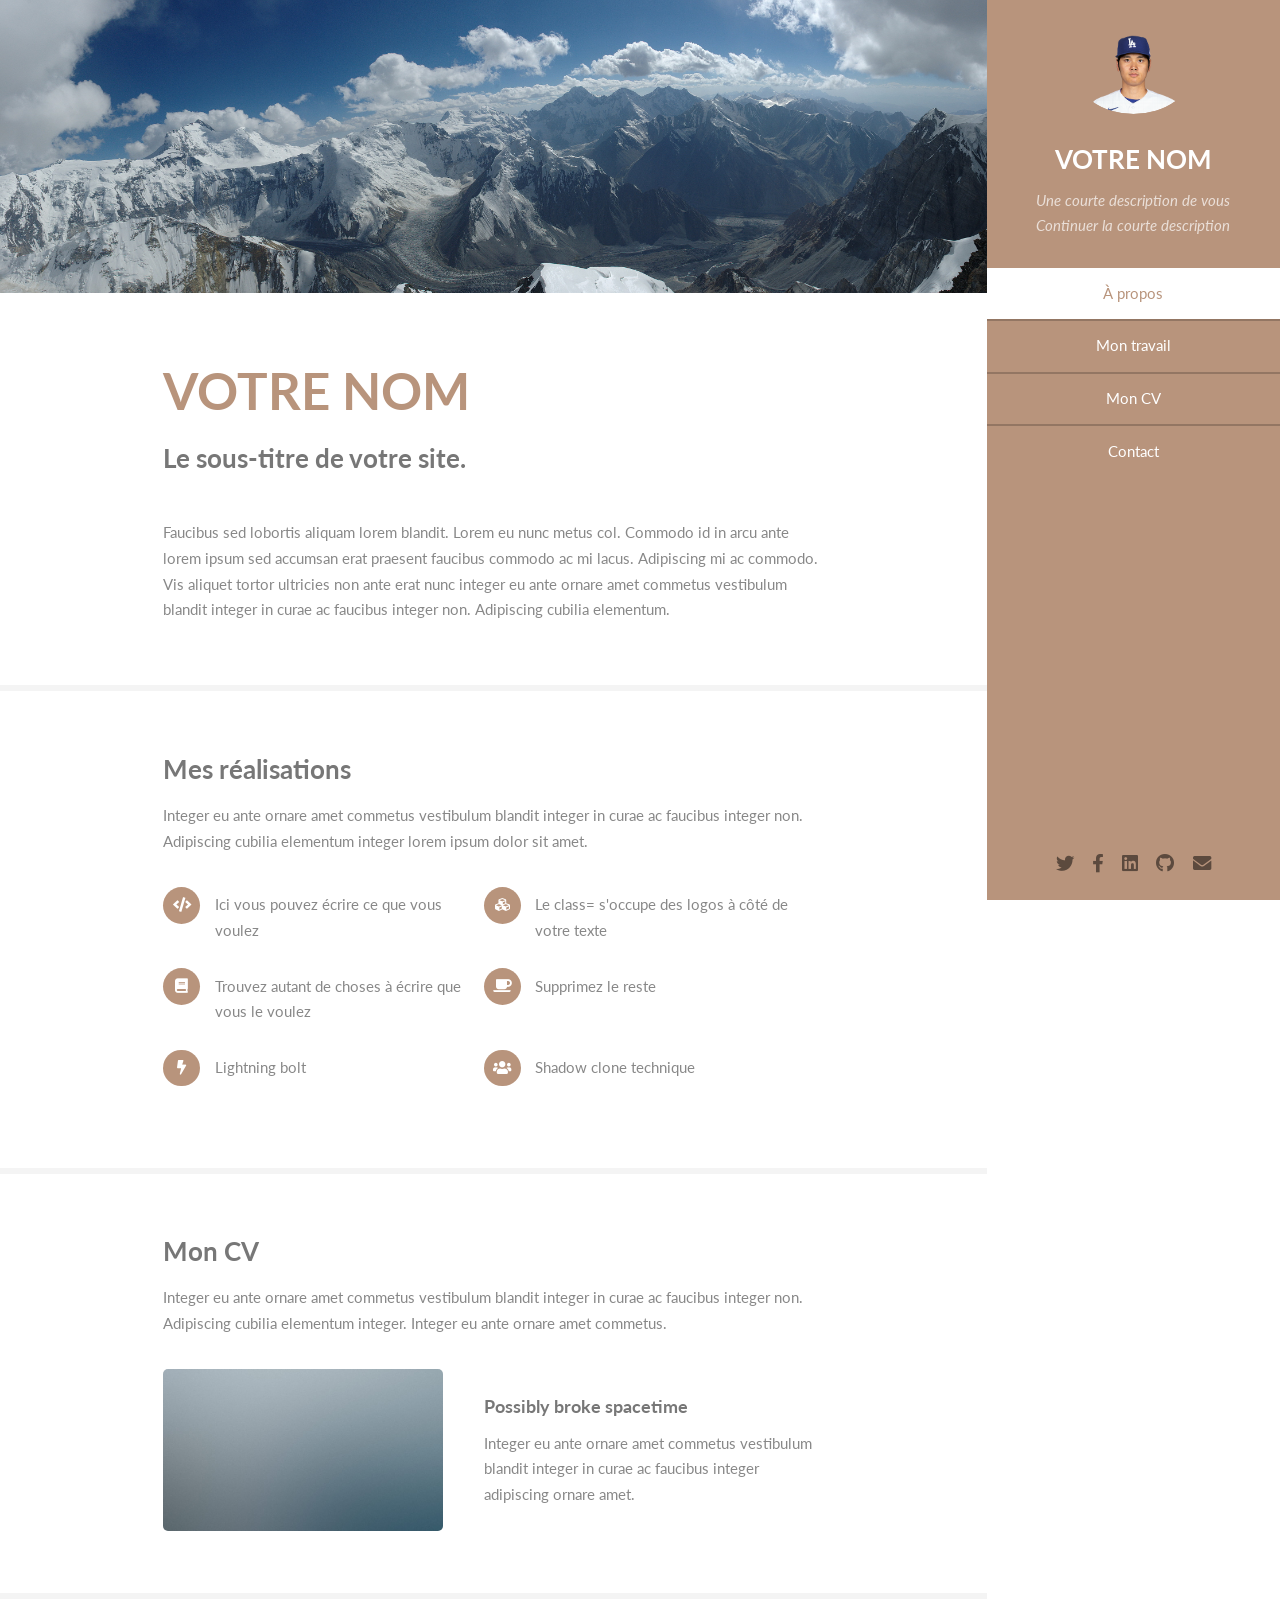
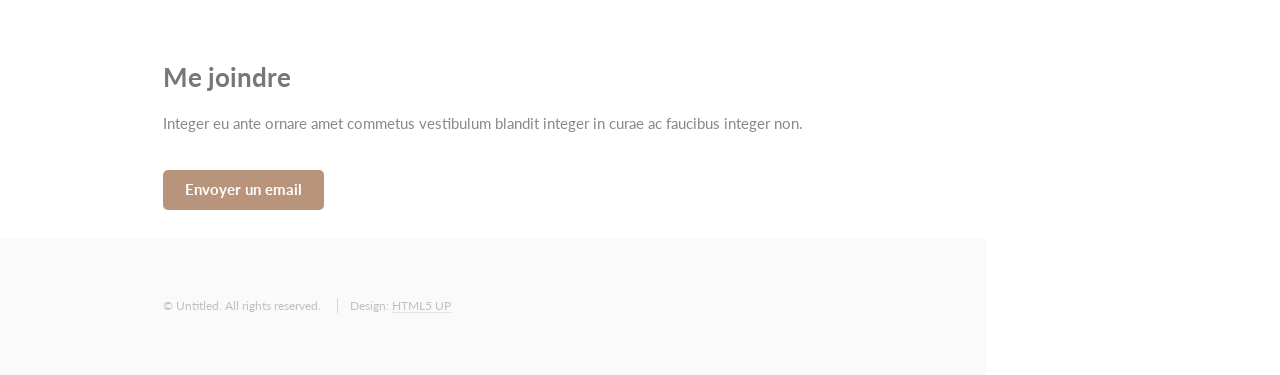
==== index.html @ 8288eb19 "Initial commit" ====
<!doctype html>
<!--
	Read Only by HTML5 UP
	html5up.net | @ajlkn
	Free for personal and commercial use under the CCA 3.0 license (html5up.net/license)
-->
<html>
  <head>
    <title>Ce qui va apparaître dans la tab de votre site</title>
    <meta charset="utf-8" />
    <meta
      name="viewport"
      content="width=device-width, initial-scale=1, user-scalable=no"
    />
    <link rel="stylesheet" href="assets/css/main.css" />
  </head>
  <body class="is-preload">
    <!-- Header -->
    <section id="header">
      <header>
        <span class="image avatar"
          ><img src="images/portrait.png" alt=""
        /></span>
        <h1 id="logo"><a href="#">VOTRE NOM</a></h1>
        <p>
          Une courte description de vous<br />
          Continuer la courte description
        </p>
      </header>
      <nav id="nav">
        <ul>
          <li><a href="#one" class="active">À propos</a></li>
          <li><a href="#two">Mon travail</a></li>
          <li><a href="#three">Mon CV</a></li>
          <li><a href="#four">Contact</a></li>
        </ul>
      </nav>
      <footer>
        <ul class="icons">
          <li>
            <!-- Vous pouvez mettre en hyperlien vos reseaux sociaux en modifiant la valeur de href-->
            <a href="https://x.com/MLB/" class="icon brands fa-twitter"
              ><span class="label">Twitter</span></a
            >
          </li>
          <li>
            <a href="#" class="icon brands fa-facebook-f"
              ><span class="label">Facebook</span></a
            >
          </li>
          <li>
            <a href="#" class="icon brands fa-linkedin"
              ><span class="label">LinkedIn</span></a
            >
          </li>
          <li>
            <a href="#" class="icon brands fa-github"
              ><span class="label">Github</span></a
            >
          </li>
          <li>
            <a href="#" class="icon solid fa-envelope"
              ><span class="label">Email</span></a
            >
          </li>
        </ul>
      </footer>
    </section>

    <!-- Wrapper -->
    <div id="wrapper">
      <!-- Main -->
      <div id="main">
        <!-- One -->
        <section id="one">
          <div class="image main" data-position="center">
            <img src="images/bg.jpeg" alt="" />
          </div>
          <div class="container">
            <header class="major">
              <h2>VOTRE NOM</h2>
              <p>Le sous-titre de votre site.</p>
            </header>
            <p>
              Faucibus sed lobortis aliquam lorem blandit. Lorem eu nunc metus
              col. Commodo id in arcu ante lorem ipsum sed accumsan erat
              praesent faucibus commodo ac mi lacus. Adipiscing mi ac commodo.
              Vis aliquet tortor ultricies non ante erat nunc integer eu ante
              ornare amet commetus vestibulum blandit integer in curae ac
              faucibus integer non. Adipiscing cubilia elementum.
            </p>
          </div>
        </section>

        <!-- Two -->
        <section id="two">
          <div class="container">
            <h3>Mes réalisations</h3>
            <p>
              Integer eu ante ornare amet commetus vestibulum blandit integer in
              curae ac faucibus integer non. Adipiscing cubilia elementum
              integer lorem ipsum dolor sit amet.
            </p>
            <ul class="feature-icons">
              <li class="icon solid fa-code">
                Ici vous pouvez écrire ce que vous voulez
              </li>
              <li class="icon solid fa-cubes">
                Le class= s'occupe des logos à côté de votre texte
              </li>
              <li class="icon solid fa-book">
                Trouvez autant de choses à écrire que vous le voulez
              </li>
              <li class="icon solid fa-coffee">Supprimez le reste</li>
              <li class="icon solid fa-bolt">Lightning bolt</li>
              <li class="icon solid fa-users">Shadow clone technique</li>
            </ul>
          </div>
        </section>

        <!-- Three -->
        <section id="three">
          <div class="container">
            <h3>Mon CV</h3>
            <p>
              Integer eu ante ornare amet commetus vestibulum blandit integer in
              curae ac faucibus integer non. Adipiscing cubilia elementum
              integer. Integer eu ante ornare amet commetus.
            </p>
            <div class="features">
              <article>
                <a href="#" class="image"
                  ><img src="images/pic01.jpg" alt=""
                /></a>
                <div class="inner">
                  <h4>Possibly broke spacetime</h4>
                  <p>
                    Integer eu ante ornare amet commetus vestibulum blandit
                    integer in curae ac faucibus integer adipiscing ornare amet.
                  </p>
                </div>
              </article>
            </div>
          </div>
        </section>

        <!-- Four -->
        <section id="four">
          <div class="container">
            <h3>Me joindre</h3>
            <p>
              Integer eu ante ornare amet commetus vestibulum blandit integer in
              curae ac faucibus integer non.
            </p>
            <div class="row gtr-uniform">
              <div class="col-12">
                <!-- Vous pouvez mettre votre email ici au lieu de your-email@example.com -->
                <a
                  href="mailto:your-email@example.com?subject=Sujet&body=Votre message ici."
                  class="button primary"
                >
                  Envoyer un email
                </a>
              </div>
            </div>
          </div>
        </section>
        <!-- Five -->
        <!-- -->
      </div>

      <!-- Footer -->
      <section id="footer">
        <div class="container">
          <ul class="copyright">
            <li>&copy; Untitled. All rights reserved.</li>
            <li>Design: <a href="http://html5up.net">HTML5 UP</a></li>
          </ul>
        </div>
      </section>
    </div>

    <!-- Scripts -->
    <script src="assets/js/jquery.min.js"></script>
    <script src="assets/js/jquery.scrollex.min.js"></script>
    <script src="assets/js/jquery.scrolly.min.js"></script>
    <script src="assets/js/browser.min.js"></script>
    <script src="assets/js/breakpoints.min.js"></script>
    <script src="assets/js/util.js"></script>
    <script src="assets/js/main.js"></script>
  </body>
</html>
---- assets/css/main.css ----
@import url("fontawesome-all.min.css");
@import url("https://fonts.googleapis.com/css?family=Lato:400,400italic,700,700italic|Source+Code+Pro:400");

/*
	Read Only by HTML5 UP
	html5up.net | @ajlkn
	Free for personal and commercial use under the CCA 3.0 license (html5up.net/license)
*/

html,
body,
div,
span,
applet,
object,
iframe,
h1,
h2,
h3,
h4,
h5,
h6,
p,
blockquote,
pre,
a,
abbr,
acronym,
address,
big,
cite,
code,
del,
dfn,
em,
img,
ins,
kbd,
q,
s,
samp,
small,
strike,
strong,
sub,
sup,
tt,
var,
b,
u,
i,
center,
dl,
dt,
dd,
ol,
ul,
li,
fieldset,
form,
label,
legend,
table,
caption,
tbody,
tfoot,
thead,
tr,
th,
td,
article,
aside,
canvas,
details,
embed,
figure,
figcaption,
footer,
header,
hgroup,
menu,
nav,
output,
ruby,
section,
summary,
time,
mark,
audio,
video {
  margin: 0;
  padding: 0;
  border: 0;
  font-size: 100%;
  font: inherit;
  vertical-align: baseline;
}

article,
aside,
details,
figcaption,
figure,
footer,
header,
hgroup,
menu,
nav,
section {
  display: block;
}

body {
  line-height: 1;
}

ol,
ul {
  list-style: none;
}

blockquote,
q {
  quotes: none;
}

blockquote:before,
blockquote:after,
q:before,
q:after {
  content: "";
  content: none;
}

table {
  border-collapse: collapse;
  border-spacing: 0;
}

body {
  -webkit-text-size-adjust: none;
}

mark {
  background-color: transparent;
  color: inherit;
}

input::-moz-focus-inner {
  border: 0;
  padding: 0;
}

input,
select,
textarea {
  -moz-appearance: none;
  -webkit-appearance: none;
  -ms-appearance: none;
  appearance: none;
}

/* Basic */

html {
  box-sizing: border-box;
}

*,
*:before,
*:after {
  box-sizing: inherit;
}

body {
  background: #fff;
}

body.is-preload *,
body.is-preload *:before,
body.is-preload *:after {
  -moz-animation: none !important;
  -webkit-animation: none !important;
  -ms-animation: none !important;
  animation: none !important;
  -moz-transition: none !important;
  -webkit-transition: none !important;
  -ms-transition: none !important;
  transition: none !important;
}

body,
input,
select,
textarea {
  color: #888;
  font-family: "Lato", sans-serif;
  font-size: 16pt;
  font-weight: 400;
  line-height: 1.75em;
}

a {
  -moz-transition:
    color 0.2s ease-in-out,
    border-color 0.2s ease-in-out;
  -webkit-transition:
    color 0.2s ease-in-out,
    border-color 0.2s ease-in-out;
  -ms-transition:
    color 0.2s ease-in-out,
    border-color 0.2s ease-in-out;
  transition:
    color 0.2s ease-in-out,
    border-color 0.2s ease-in-out;
  border-bottom: solid 1px #e4e4e4;
  color: inherit;
  text-decoration: none;
}

a:hover {
  border-bottom-color: transparent;
  color: #b8947c !important;
}

strong,
b {
  color: #777;
  font-weight: 700;
}

em,
i {
  font-style: italic;
}

p {
  margin: 0 0 2.25em 0;
}

h1,
h2,
h3,
h4,
h5,
h6 {
  color: #777;
  font-weight: 700;
  line-height: 1em;
  margin: 0 0 0.5625em 0;
}

h1 a,
h2 a,
h3 a,
h4 a,
h5 a,
h6 a {
  border: 0;
  color: inherit;
  text-decoration: none;
}

h2 {
  font-size: 2em;
  line-height: 1.5em;
}

h3 {
  font-size: 1.75em;
  line-height: 1.5em;
}

h4 {
  font-size: 1.25em;
  line-height: 1.5em;
}

h5 {
  font-size: 0.9em;
  line-height: 1.5em;
}

h6 {
  font-size: 0.7em;
  line-height: 1.5em;
}

sub {
  font-size: 0.8em;
  position: relative;
  top: 0.5em;
}

sup {
  font-size: 0.8em;
  position: relative;
  top: -0.5em;
}

hr {
  border: 0;
  border-bottom: solid 2px #f4f4f4;
  margin: 2.25em 0;
}

hr.major {
  margin: 3.375em 0;
}

blockquote {
  border-left: solid 8px #e4e4e4;
  font-style: italic;
  margin: 0 0 2.25em 0;
  padding: 0.5em 0 0.5em 2em;
}

code {
  background: #555;
  border-radius: 5px;
  color: #fff;
  font-family: "Source Code Pro", monospace;
  font-size: 0.9em;
  margin: 0 0.25em;
  padding: 0.25em 0.65em;
}

pre {
  font-family: "Source Code Pro", monospace;
  font-size: 0.9em;
  margin: 0 0 2.25em 0;
}

pre code {
  -webkit-overflow-scrolling: touch;
  display: block;
  line-height: 1.5em;
  overflow-x: auto;
  padding: 1em 1.5em;
}

.align-left {
  text-align: left;
}

.align-center {
  text-align: center;
}

.align-right {
  text-align: right;
}

/* Row */

.row {
  display: flex;
  flex-wrap: wrap;
  box-sizing: border-box;
  align-items: stretch;
}

.row > * {
  box-sizing: border-box;
}

.row.gtr-uniform > * > :last-child {
  margin-bottom: 0;
}

.row.aln-left {
  justify-content: flex-start;
}

.row.aln-center {
  justify-content: center;
}

.row.aln-right {
  justify-content: flex-end;
}

.row.aln-top {
  align-items: flex-start;
}

.row.aln-middle {
  align-items: center;
}

.row.aln-bottom {
  align-items: flex-end;
}

.row > .imp {
  order: -1;
}

.row > .col-1 {
  width: 8.33333%;
}

.row > .off-1 {
  margin-left: 8.33333%;
}

.row > .col-2 {
  width: 16.66667%;
}

.row > .off-2 {
  margin-left: 16.66667%;
}

.row > .col-3 {
  width: 25%;
}

.row > .off-3 {
  margin-left: 25%;
}

.row > .col-4 {
  width: 33.33333%;
}

.row > .off-4 {
  margin-left: 33.33333%;
}

.row > .col-5 {
  width: 41.66667%;
}

.row > .off-5 {
  margin-left: 41.66667%;
}

.row > .col-6 {
  width: 50%;
}

.row > .off-6 {
  margin-left: 50%;
}

.row > .col-7 {
  width: 58.33333%;
}

.row > .off-7 {
  margin-left: 58.33333%;
}

.row > .col-8 {
  width: 66.66667%;
}

.row > .off-8 {
  margin-left: 66.66667%;
}

.row > .col-9 {
  width: 75%;
}

.row > .off-9 {
  margin-left: 75%;
}

.row > .col-10 {
  width: 83.33333%;
}

.row > .off-10 {
  margin-left: 83.33333%;
}

.row > .col-11 {
  width: 91.66667%;
}

.row > .off-11 {
  margin-left: 91.66667%;
}

.row > .col-12 {
  width: 100%;
}

.row > .off-12 {
  margin-left: 100%;
}

.row.gtr-0 {
  margin-top: 0;
  margin-left: 0em;
}

.row.gtr-0 > * {
  padding: 0 0 0 0em;
}

.row.gtr-0.gtr-uniform {
  margin-top: 0em;
}

.row.gtr-0.gtr-uniform > * {
  padding-top: 0em;
}

.row.gtr-25 {
  margin-top: 0;
  margin-left: -0.5em;
}

.row.gtr-25 > * {
  padding: 0 0 0 0.5em;
}

.row.gtr-25.gtr-uniform {
  margin-top: -0.5em;
}

.row.gtr-25.gtr-uniform > * {
  padding-top: 0.5em;
}

.row.gtr-50 {
  margin-top: 0;
  margin-left: -1em;
}

.row.gtr-50 > * {
  padding: 0 0 0 1em;
}

.row.gtr-50.gtr-uniform {
  margin-top: -1em;
}

.row.gtr-50.gtr-uniform > * {
  padding-top: 1em;
}

.row {
  margin-top: 0;
  margin-left: -2em;
}

.row > * {
  padding: 0 0 0 2em;
}

.row.gtr-uniform {
  margin-top: -2em;
}

.row.gtr-uniform > * {
  padding-top: 2em;
}

.row.gtr-150 {
  margin-top: 0;
  margin-left: -3em;
}

.row.gtr-150 > * {
  padding: 0 0 0 3em;
}

.row.gtr-150.gtr-uniform {
  margin-top: -3em;
}

.row.gtr-150.gtr-uniform > * {
  padding-top: 3em;
}

.row.gtr-200 {
  margin-top: 0;
  margin-left: -4em;
}

.row.gtr-200 > * {
  padding: 0 0 0 4em;
}

.row.gtr-200.gtr-uniform {
  margin-top: -4em;
}

.row.gtr-200.gtr-uniform > * {
  padding-top: 4em;
}

@media screen and (max-width: 1680px) {
  .row {
    display: flex;
    flex-wrap: wrap;
    box-sizing: border-box;
    align-items: stretch;
  }

  .row > * {
    box-sizing: border-box;
  }

  .row.gtr-uniform > * > :last-child {
    margin-bottom: 0;
  }

  .row.aln-left {
    justify-content: flex-start;
  }

  .row.aln-center {
    justify-content: center;
  }

  .row.aln-right {
    justify-content: flex-end;
  }

  .row.aln-top {
    align-items: flex-start;
  }

  .row.aln-middle {
    align-items: center;
  }

  .row.aln-bottom {
    align-items: flex-end;
  }

  .row > .imp-xlarge {
    order: -1;
  }

  .row > .col-1-xlarge {
    width: 8.33333%;
  }

  .row > .off-1-xlarge {
    margin-left: 8.33333%;
  }

  .row > .col-2-xlarge {
    width: 16.66667%;
  }

  .row > .off-2-xlarge {
    margin-left: 16.66667%;
  }

  .row > .col-3-xlarge {
    width: 25%;
  }

  .row > .off-3-xlarge {
    margin-left: 25%;
  }

  .row > .col-4-xlarge {
    width: 33.33333%;
  }

  .row > .off-4-xlarge {
    margin-left: 33.33333%;
  }

  .row > .col-5-xlarge {
    width: 41.66667%;
  }

  .row > .off-5-xlarge {
    margin-left: 41.66667%;
  }

  .row > .col-6-xlarge {
    width: 50%;
  }

  .row > .off-6-xlarge {
    margin-left: 50%;
  }

  .row > .col-7-xlarge {
    width: 58.33333%;
  }

  .row > .off-7-xlarge {
    margin-left: 58.33333%;
  }

  .row > .col-8-xlarge {
    width: 66.66667%;
  }

  .row > .off-8-xlarge {
    margin-left: 66.66667%;
  }

  .row > .col-9-xlarge {
    width: 75%;
  }

  .row > .off-9-xlarge {
    margin-left: 75%;
  }

  .row > .col-10-xlarge {
    width: 83.33333%;
  }

  .row > .off-10-xlarge {
    margin-left: 83.33333%;
  }

  .row > .col-11-xlarge {
    width: 91.66667%;
  }

  .row > .off-11-xlarge {
    margin-left: 91.66667%;
  }

  .row > .col-12-xlarge {
    width: 100%;
  }

  .row > .off-12-xlarge {
    margin-left: 100%;
  }

  .row.gtr-0 {
    margin-top: 0;
    margin-left: 0em;
  }

  .row.gtr-0 > * {
    padding: 0 0 0 0em;
  }

  .row.gtr-0.gtr-uniform {
    margin-top: 0em;
  }

  .row.gtr-0.gtr-uniform > * {
    padding-top: 0em;
  }

  .row.gtr-25 {
    margin-top: 0;
    margin-left: -0.5em;
  }

  .row.gtr-25 > * {
    padding: 0 0 0 0.5em;
  }

  .row.gtr-25.gtr-uniform {
    margin-top: -0.5em;
  }

  .row.gtr-25.gtr-uniform > * {
    padding-top: 0.5em;
  }

  .row.gtr-50 {
    margin-top: 0;
    margin-left: -1em;
  }

  .row.gtr-50 > * {
    padding: 0 0 0 1em;
  }

  .row.gtr-50.gtr-uniform {
    margin-top: -1em;
  }

  .row.gtr-50.gtr-uniform > * {
    padding-top: 1em;
  }

  .row {
    margin-top: 0;
    margin-left: -2em;
  }

  .row > * {
    padding: 0 0 0 2em;
  }

  .row.gtr-uniform {
    margin-top: -2em;
  }

  .row.gtr-uniform > * {
    padding-top: 2em;
  }

  .row.gtr-150 {
    margin-top: 0;
    margin-left: -3em;
  }

  .row.gtr-150 > * {
    padding: 0 0 0 3em;
  }

  .row.gtr-150.gtr-uniform {
    margin-top: -3em;
  }

  .row.gtr-150.gtr-uniform > * {
    padding-top: 3em;
  }

  .row.gtr-200 {
    margin-top: 0;
    margin-left: -4em;
  }

  .row.gtr-200 > * {
    padding: 0 0 0 4em;
  }

  .row.gtr-200.gtr-uniform {
    margin-top: -4em;
  }

  .row.gtr-200.gtr-uniform > * {
    padding-top: 4em;
  }
}

@media screen and (max-width: 1280px) {
  .row {
    display: flex;
    flex-wrap: wrap;
    box-sizing: border-box;
    align-items: stretch;
  }

  .row > * {
    box-sizing: border-box;
  }

  .row.gtr-uniform > * > :last-child {
    margin-bottom: 0;
  }

  .row.aln-left {
    justify-content: flex-start;
  }

  .row.aln-center {
    justify-content: center;
  }

  .row.aln-right {
    justify-content: flex-end;
  }

  .row.aln-top {
    align-items: flex-start;
  }

  .row.aln-middle {
    align-items: center;
  }

  .row.aln-bottom {
    align-items: flex-end;
  }

  .row > .imp-large {
    order: -1;
  }

  .row > .col-1-large {
    width: 8.33333%;
  }

  .row > .off-1-large {
    margin-left: 8.33333%;
  }

  .row > .col-2-large {
    width: 16.66667%;
  }

  .row > .off-2-large {
    margin-left: 16.66667%;
  }

  .row > .col-3-large {
    width: 25%;
  }

  .row > .off-3-large {
    margin-left: 25%;
  }

  .row > .col-4-large {
    width: 33.33333%;
  }

  .row > .off-4-large {
    margin-left: 33.33333%;
  }

  .row > .col-5-large {
    width: 41.66667%;
  }

  .row > .off-5-large {
    margin-left: 41.66667%;
  }

  .row > .col-6-large {
    width: 50%;
  }

  .row > .off-6-large {
    margin-left: 50%;
  }

  .row > .col-7-large {
    width: 58.33333%;
  }

  .row > .off-7-large {
    margin-left: 58.33333%;
  }

  .row > .col-8-large {
    width: 66.66667%;
  }

  .row > .off-8-large {
    margin-left: 66.66667%;
  }

  .row > .col-9-large {
    width: 75%;
  }

  .row > .off-9-large {
    margin-left: 75%;
  }

  .row > .col-10-large {
    width: 83.33333%;
  }

  .row > .off-10-large {
    margin-left: 83.33333%;
  }

  .row > .col-11-large {
    width: 91.66667%;
  }

  .row > .off-11-large {
    margin-left: 91.66667%;
  }

  .row > .col-12-large {
    width: 100%;
  }

  .row > .off-12-large {
    margin-left: 100%;
  }

  .row.gtr-0 {
    margin-top: 0;
    margin-left: 0em;
  }

  .row.gtr-0 > * {
    padding: 0 0 0 0em;
  }

  .row.gtr-0.gtr-uniform {
    margin-top: 0em;
  }

  .row.gtr-0.gtr-uniform > * {
    padding-top: 0em;
  }

  .row.gtr-25 {
    margin-top: 0;
    margin-left: -0.375em;
  }

  .row.gtr-25 > * {
    padding: 0 0 0 0.375em;
  }

  .row.gtr-25.gtr-uniform {
    margin-top: -0.375em;
  }

  .row.gtr-25.gtr-uniform > * {
    padding-top: 0.375em;
  }

  .row.gtr-50 {
    margin-top: 0;
    margin-left: -0.75em;
  }

  .row.gtr-50 > * {
    padding: 0 0 0 0.75em;
  }

  .row.gtr-50.gtr-uniform {
    margin-top: -0.75em;
  }

  .row.gtr-50.gtr-uniform > * {
    padding-top: 0.75em;
  }

  .row {
    margin-top: 0;
    margin-left: -1.5em;
  }

  .row > * {
    padding: 0 0 0 1.5em;
  }

  .row.gtr-uniform {
    margin-top: -1.5em;
  }

  .row.gtr-uniform > * {
    padding-top: 1.5em;
  }

  .row.gtr-150 {
    margin-top: 0;
    margin-left: -2.25em;
  }

  .row.gtr-150 > * {
    padding: 0 0 0 2.25em;
  }

  .row.gtr-150.gtr-uniform {
    margin-top: -2.25em;
  }

  .row.gtr-150.gtr-uniform > * {
    padding-top: 2.25em;
  }

  .row.gtr-200 {
    margin-top: 0;
    margin-left: -3em;
  }

  .row.gtr-200 > * {
    padding: 0 0 0 3em;
  }

  .row.gtr-200.gtr-uniform {
    margin-top: -3em;
  }

  .row.gtr-200.gtr-uniform > * {
    padding-top: 3em;
  }
}

@media screen and (max-width: 1024px) {
  .row {
    display: flex;
    flex-wrap: wrap;
    box-sizing: border-box;
    align-items: stretch;
  }

  .row > * {
    box-sizing: border-box;
  }

  .row.gtr-uniform > * > :last-child {
    margin-bottom: 0;
  }

  .row.aln-left {
    justify-content: flex-start;
  }

  .row.aln-center {
    justify-content: center;
  }

  .row.aln-right {
    justify-content: flex-end;
  }

  .row.aln-top {
    align-items: flex-start;
  }

  .row.aln-middle {
    align-items: center;
  }

  .row.aln-bottom {
    align-items: flex-end;
  }

  .row > .imp-medium {
    order: -1;
  }

  .row > .col-1-medium {
    width: 8.33333%;
  }

  .row > .off-1-medium {
    margin-left: 8.33333%;
  }

  .row > .col-2-medium {
    width: 16.66667%;
  }

  .row > .off-2-medium {
    margin-left: 16.66667%;
  }

  .row > .col-3-medium {
    width: 25%;
  }

  .row > .off-3-medium {
    margin-left: 25%;
  }

  .row > .col-4-medium {
    width: 33.33333%;
  }

  .row > .off-4-medium {
    margin-left: 33.33333%;
  }

  .row > .col-5-medium {
    width: 41.66667%;
  }

  .row > .off-5-medium {
    margin-left: 41.66667%;
  }

  .row > .col-6-medium {
    width: 50%;
  }

  .row > .off-6-medium {
    margin-left: 50%;
  }

  .row > .col-7-medium {
    width: 58.33333%;
  }

  .row > .off-7-medium {
    margin-left: 58.33333%;
  }

  .row > .col-8-medium {
    width: 66.66667%;
  }

  .row > .off-8-medium {
    margin-left: 66.66667%;
  }

  .row > .col-9-medium {
    width: 75%;
  }

  .row > .off-9-medium {
    margin-left: 75%;
  }

  .row > .col-10-medium {
    width: 83.33333%;
  }

  .row > .off-10-medium {
    margin-left: 83.33333%;
  }

  .row > .col-11-medium {
    width: 91.66667%;
  }

  .row > .off-11-medium {
    margin-left: 91.66667%;
  }

  .row > .col-12-medium {
    width: 100%;
  }

  .row > .off-12-medium {
    margin-left: 100%;
  }

  .row.gtr-0 {
    margin-top: 0;
    margin-left: 0em;
  }

  .row.gtr-0 > * {
    padding: 0 0 0 0em;
  }

  .row.gtr-0.gtr-uniform {
    margin-top: 0em;
  }

  .row.gtr-0.gtr-uniform > * {
    padding-top: 0em;
  }

  .row.gtr-25 {
    margin-top: 0;
    margin-left: -0.375em;
  }

  .row.gtr-25 > * {
    padding: 0 0 0 0.375em;
  }

  .row.gtr-25.gtr-uniform {
    margin-top: -0.375em;
  }

  .row.gtr-25.gtr-uniform > * {
    padding-top: 0.375em;
  }

  .row.gtr-50 {
    margin-top: 0;
    margin-left: -0.75em;
  }

  .row.gtr-50 > * {
    padding: 0 0 0 0.75em;
  }

  .row.gtr-50.gtr-uniform {
    margin-top: -0.75em;
  }

  .row.gtr-50.gtr-uniform > * {
    padding-top: 0.75em;
  }

  .row {
    margin-top: 0;
    margin-left: -1.5em;
  }

  .row > * {
    padding: 0 0 0 1.5em;
  }

  .row.gtr-uniform {
    margin-top: -1.5em;
  }

  .row.gtr-uniform > * {
    padding-top: 1.5em;
  }

  .row.gtr-150 {
    margin-top: 0;
    margin-left: -2.25em;
  }

  .row.gtr-150 > * {
    padding: 0 0 0 2.25em;
  }

  .row.gtr-150.gtr-uniform {
    margin-top: -2.25em;
  }

  .row.gtr-150.gtr-uniform > * {
    padding-top: 2.25em;
  }

  .row.gtr-200 {
    margin-top: 0;
    margin-left: -3em;
  }

  .row.gtr-200 > * {
    padding: 0 0 0 3em;
  }

  .row.gtr-200.gtr-uniform {
    margin-top: -3em;
  }

  .row.gtr-200.gtr-uniform > * {
    padding-top: 3em;
  }
}

@media screen and (max-width: 736px) {
  .row {
    display: flex;
    flex-wrap: wrap;
    box-sizing: border-box;
    align-items: stretch;
  }

  .row > * {
    box-sizing: border-box;
  }

  .row.gtr-uniform > * > :last-child {
    margin-bottom: 0;
  }

  .row.aln-left {
    justify-content: flex-start;
  }

  .row.aln-center {
    justify-content: center;
  }

  .row.aln-right {
    justify-content: flex-end;
  }

  .row.aln-top {
    align-items: flex-start;
  }

  .row.aln-middle {
    align-items: center;
  }

  .row.aln-bottom {
    align-items: flex-end;
  }

  .row > .imp-small {
    order: -1;
  }

  .row > .col-1-small {
    width: 8.33333%;
  }

  .row > .off-1-small {
    margin-left: 8.33333%;
  }

  .row > .col-2-small {
    width: 16.66667%;
  }

  .row > .off-2-small {
    margin-left: 16.66667%;
  }

  .row > .col-3-small {
    width: 25%;
  }

  .row > .off-3-small {
    margin-left: 25%;
  }

  .row > .col-4-small {
    width: 33.33333%;
  }

  .row > .off-4-small {
    margin-left: 33.33333%;
  }

  .row > .col-5-small {
    width: 41.66667%;
  }

  .row > .off-5-small {
    margin-left: 41.66667%;
  }

  .row > .col-6-small {
    width: 50%;
  }

  .row > .off-6-small {
    margin-left: 50%;
  }

  .row > .col-7-small {
    width: 58.33333%;
  }

  .row > .off-7-small {
    margin-left: 58.33333%;
  }

  .row > .col-8-small {
    width: 66.66667%;
  }

  .row > .off-8-small {
    margin-left: 66.66667%;
  }

  .row > .col-9-small {
    width: 75%;
  }

  .row > .off-9-small {
    margin-left: 75%;
  }

  .row > .col-10-small {
    width: 83.33333%;
  }

  .row > .off-10-small {
    margin-left: 83.33333%;
  }

  .row > .col-11-small {
    width: 91.66667%;
  }

  .row > .off-11-small {
    margin-left: 91.66667%;
  }

  .row > .col-12-small {
    width: 100%;
  }

  .row > .off-12-small {
    margin-left: 100%;
  }

  .row.gtr-0 {
    margin-top: 0;
    margin-left: 0em;
  }

  .row.gtr-0 > * {
    padding: 0 0 0 0em;
  }

  .row.gtr-0.gtr-uniform {
    margin-top: 0em;
  }

  .row.gtr-0.gtr-uniform > * {
    padding-top: 0em;
  }

  .row.gtr-25 {
    margin-top: 0;
    margin-left: -0.3125em;
  }

  .row.gtr-25 > * {
    padding: 0 0 0 0.3125em;
  }

  .row.gtr-25.gtr-uniform {
    margin-top: -0.3125em;
  }

  .row.gtr-25.gtr-uniform > * {
    padding-top: 0.3125em;
  }

  .row.gtr-50 {
    margin-top: 0;
    margin-left: -0.625em;
  }

  .row.gtr-50 > * {
    padding: 0 0 0 0.625em;
  }

  .row.gtr-50.gtr-uniform {
    margin-top: -0.625em;
  }

  .row.gtr-50.gtr-uniform > * {
    padding-top: 0.625em;
  }

  .row {
    margin-top: 0;
    margin-left: -1.25em;
  }

  .row > * {
    padding: 0 0 0 1.25em;
  }

  .row.gtr-uniform {
    margin-top: -1.25em;
  }

  .row.gtr-uniform > * {
    padding-top: 1.25em;
  }

  .row.gtr-150 {
    margin-top: 0;
    margin-left: -1.875em;
  }

  .row.gtr-150 > * {
    padding: 0 0 0 1.875em;
  }

  .row.gtr-150.gtr-uniform {
    margin-top: -1.875em;
  }

  .row.gtr-150.gtr-uniform > * {
    padding-top: 1.875em;
  }

  .row.gtr-200 {
    margin-top: 0;
    margin-left: -2.5em;
  }

  .row.gtr-200 > * {
    padding: 0 0 0 2.5em;
  }

  .row.gtr-200.gtr-uniform {
    margin-top: -2.5em;
  }

  .row.gtr-200.gtr-uniform > * {
    padding-top: 2.5em;
  }
}

@media screen and (max-width: 480px) {
  .row {
    display: flex;
    flex-wrap: wrap;
    box-sizing: border-box;
    align-items: stretch;
  }

  .row > * {
    box-sizing: border-box;
  }

  .row.gtr-uniform > * > :last-child {
    margin-bottom: 0;
  }

  .row.aln-left {
    justify-content: flex-start;
  }

  .row.aln-center {
    justify-content: center;
  }

  .row.aln-right {
    justify-content: flex-end;
  }

  .row.aln-top {
    align-items: flex-start;
  }

  .row.aln-middle {
    align-items: center;
  }

  .row.aln-bottom {
    align-items: flex-end;
  }

  .row > .imp-xsmall {
    order: -1;
  }

  .row > .col-1-xsmall {
    width: 8.33333%;
  }

  .row > .off-1-xsmall {
    margin-left: 8.33333%;
  }

  .row > .col-2-xsmall {
    width: 16.66667%;
  }

  .row > .off-2-xsmall {
    margin-left: 16.66667%;
  }

  .row > .col-3-xsmall {
    width: 25%;
  }

  .row > .off-3-xsmall {
    margin-left: 25%;
  }

  .row > .col-4-xsmall {
    width: 33.33333%;
  }

  .row > .off-4-xsmall {
    margin-left: 33.33333%;
  }

  .row > .col-5-xsmall {
    width: 41.66667%;
  }

  .row > .off-5-xsmall {
    margin-left: 41.66667%;
  }

  .row > .col-6-xsmall {
    width: 50%;
  }

  .row > .off-6-xsmall {
    margin-left: 50%;
  }

  .row > .col-7-xsmall {
    width: 58.33333%;
  }

  .row > .off-7-xsmall {
    margin-left: 58.33333%;
  }

  .row > .col-8-xsmall {
    width: 66.66667%;
  }

  .row > .off-8-xsmall {
    margin-left: 66.66667%;
  }

  .row > .col-9-xsmall {
    width: 75%;
  }

  .row > .off-9-xsmall {
    margin-left: 75%;
  }

  .row > .col-10-xsmall {
    width: 83.33333%;
  }

  .row > .off-10-xsmall {
    margin-left: 83.33333%;
  }

  .row > .col-11-xsmall {
    width: 91.66667%;
  }

  .row > .off-11-xsmall {
    margin-left: 91.66667%;
  }

  .row > .col-12-xsmall {
    width: 100%;
  }

  .row > .off-12-xsmall {
    margin-left: 100%;
  }

  .row.gtr-0 {
    margin-top: 0;
    margin-left: 0em;
  }

  .row.gtr-0 > * {
    padding: 0 0 0 0em;
  }

  .row.gtr-0.gtr-uniform {
    margin-top: 0em;
  }

  .row.gtr-0.gtr-uniform > * {
    padding-top: 0em;
  }

  .row.gtr-25 {
    margin-top: 0;
    margin-left: -0.3125em;
  }

  .row.gtr-25 > * {
    padding: 0 0 0 0.3125em;
  }

  .row.gtr-25.gtr-uniform {
    margin-top: -0.3125em;
  }

  .row.gtr-25.gtr-uniform > * {
    padding-top: 0.3125em;
  }

  .row.gtr-50 {
    margin-top: 0;
    margin-left: -0.625em;
  }

  .row.gtr-50 > * {
    padding: 0 0 0 0.625em;
  }

  .row.gtr-50.gtr-uniform {
    margin-top: -0.625em;
  }

  .row.gtr-50.gtr-uniform > * {
    padding-top: 0.625em;
  }

  .row {
    margin-top: 0;
    margin-left: -1.25em;
  }

  .row > * {
    padding: 0 0 0 1.25em;
  }

  .row.gtr-uniform {
    margin-top: -1.25em;
  }

  .row.gtr-uniform > * {
    padding-top: 1.25em;
  }

  .row.gtr-150 {
    margin-top: 0;
    margin-left: -1.875em;
  }

  .row.gtr-150 > * {
    padding: 0 0 0 1.875em;
  }

  .row.gtr-150.gtr-uniform {
    margin-top: -1.875em;
  }

  .row.gtr-150.gtr-uniform > * {
    padding-top: 1.875em;
  }

  .row.gtr-200 {
    margin-top: 0;
    margin-left: -2.5em;
  }

  .row.gtr-200 > * {
    padding: 0 0 0 2.5em;
  }

  .row.gtr-200.gtr-uniform {
    margin-top: -2.5em;
  }

  .row.gtr-200.gtr-uniform > * {
    padding-top: 2.5em;
  }
}

/* Container */

.container {
  margin: 0 auto;
  max-width: calc(100% - 4.5em);
  width: 45em;
}

.container.xsmall {
  width: 11.25em;
}

.container.small {
  width: 22.5em;
}

.container.medium {
  width: 33.75em;
}

.container.large {
  width: 56.25em;
}

.container.xlarge {
  width: 67.5em;
}

.container.max {
  width: 100%;
}

@media screen and (max-width: 1024px) {
  .container {
    width: 100% !important;
  }
}

@media screen and (max-width: 480px) {
  .container {
    max-width: calc(100% - 3.375em);
  }
}

/* Section/Article */

section.special,
article.special {
  text-align: center;
}

header p {
  color: #aaa;
  position: relative;
  margin: 0 0 1.6875em 0;
}

header h2 + p {
  font-size: 1.25em;
  margin-top: -0.5em;
  line-height: 1.5em;
}

header h3 + p {
  font-size: 1.1em;
  margin-top: -0.35em;
  line-height: 1.5em;
}

header h4 + p,
header h5 + p,
header h6 + p {
  font-size: 0.9em;
  margin-top: -0.25em;
  line-height: 1.5em;
}

header.major h2 {
  color: #b8947c;
  font-size: 3.5em;
}

header.major h2 + p {
  color: #777;
  font-size: 1.75em;
  font-weight: 700;
  margin-top: -0.75em;
}

/* Form */

form {
  margin: 0 0 2.25em 0;
}

label {
  color: #777;
  display: block;
  font-size: 0.9em;
  font-weight: 700;
  margin: 0 0 1.125em 0;
}

input::-moz-focus-inner {
  border: 0;
  padding: 0;
}

input[type="text"],
input[type="password"],
input[type="email"],
select,
textarea {
  -moz-appearance: none;
  -webkit-appearance: none;
  -ms-appearance: none;
  appearance: none;
  border-radius: 5px;
  border: none;
  border: solid 2px #e4e4e4;
  color: inherit;
  display: block;
  outline: 0;
  padding: 0 1em;
  text-decoration: none;
  width: 100%;
}

input[type="text"]:invalid,
input[type="password"]:invalid,
input[type="email"]:invalid,
select:invalid,
textarea:invalid {
  box-shadow: none;
}

input[type="text"]:focus,
input[type="password"]:focus,
input[type="email"]:focus,
select:focus,
textarea:focus {
  border-color: #b8947c;
}

select {
  background-image: url("data:image/svg+xml;charset=utf8,%3Csvg xmlns='http://www.w3.org/2000/svg' width='40' height='40' preserveAspectRatio='none' viewBox='0 0 40 40'%3E%3Cpath d='M9.4,12.3l10.4,10.4l10.4-10.4c0.2-0.2,0.5-0.4,0.9-0.4c0.3,0,0.6,0.1,0.9,0.4l3.3,3.3c0.2,0.2,0.4,0.5,0.4,0.9 c0,0.4-0.1,0.6-0.4,0.9L20.7,31.9c-0.2,0.2-0.5,0.4-0.9,0.4c-0.3,0-0.6-0.1-0.9-0.4L4.3,17.3c-0.2-0.2-0.4-0.5-0.4-0.9 c0-0.4,0.1-0.6,0.4-0.9l3.3-3.3c0.2-0.2,0.5-0.4,0.9-0.4S9.1,12.1,9.4,12.3z' fill='%23e4e4e4' /%3E%3C/svg%3E");
  background-size: 1.25em;
  background-repeat: no-repeat;
  background-position: calc(100% - 1em) center;
  height: 2.75em;
  padding-right: 2.75em;
  text-overflow: ellipsis;
}

select option {
  color: #777;
  background: #fff;
}

select:focus::-ms-value {
  background-color: transparent;
}

select::-ms-expand {
  display: none;
}

input[type="text"],
input[type="password"],
input[type="email"],
select {
  height: 2.75em;
}

textarea {
  padding: 0.75em 1em;
}

input[type="checkbox"],
input[type="radio"] {
  -moz-appearance: none;
  -webkit-appearance: none;
  -ms-appearance: none;
  appearance: none;
  display: block;
  float: left;
  margin-right: -2em;
  opacity: 0;
  width: 1em;
  z-index: -1;
}

input[type="checkbox"] + label,
input[type="radio"] + label {
  text-decoration: none;
  color: #888;
  cursor: pointer;
  display: inline-block;
  font-size: 1em;
  font-weight: 400;
  padding-left: 2.4em;
  padding-right: 0.75em;
  position: relative;
}

input[type="checkbox"] + label:before,
input[type="radio"] + label:before {
  -moz-osx-font-smoothing: grayscale;
  -webkit-font-smoothing: antialiased;
  display: inline-block;
  font-style: normal;
  font-variant: normal;
  text-rendering: auto;
  line-height: 1;
  text-transform: none !important;
  font-family: "Font Awesome 5 Free";
  font-weight: 900;
}

input[type="checkbox"] + label:before,
input[type="radio"] + label:before {
  background: #fafafa;
  border-radius: 5px;
  border: solid 2px #e4e4e4;
  content: "";
  display: inline-block;
  font-size: 0.8em;
  height: 2.0625em;
  left: 0;
  line-height: 2.0625em;
  position: absolute;
  text-align: center;
  top: 0;
  width: 2.0625em;
}

input[type="checkbox"]:checked + label:before,
input[type="radio"]:checked + label:before {
  background: #989898;
  border-color: #989898;
  color: #ffffff;
  content: "\f00c";
}

input[type="checkbox"]:focus + label:before,
input[type="radio"]:focus + label:before {
  border-color: #b8947c;
}

input[type="checkbox"] + label:before {
  border-radius: 5px;
}

input[type="radio"] + label:before {
  border-radius: 100%;
}

::-webkit-input-placeholder {
  color: #aaa !important;
  font-style: italic;
  opacity: 1;
}

:-moz-placeholder {
  color: #aaa !important;
  font-style: italic;
  opacity: 1;
}

::-moz-placeholder {
  color: #aaa !important;
  font-style: italic;
  opacity: 1;
}

:-ms-input-placeholder {
  color: #aaa !important;
  font-style: italic;
  opacity: 1;
}

/* Box */

.box {
  border-radius: 5px;
  border: solid 2px #e4e4e4;
  margin-bottom: 2.25em;
  padding: 1.5em;
}

.box > :last-child,
.box > :last-child > :last-child,
.box > :last-child > :last-child > :last-child {
  margin-bottom: 0;
}

.box.alt {
  border: 0;
  border-radius: 0;
  padding: 0;
}

/* Icon */

.icon {
  text-decoration: none;
  border-bottom: none;
  position: relative;
}

.icon:before {
  -moz-osx-font-smoothing: grayscale;
  -webkit-font-smoothing: antialiased;
  display: inline-block;
  font-style: normal;
  font-variant: normal;
  text-rendering: auto;
  line-height: 1;
  text-transform: none !important;
  font-family: "Font Awesome 5 Free";
  font-weight: 400;
}

.icon > .label {
  display: none;
}

.icon:before {
  line-height: inherit;
}

.icon.solid:before {
  font-weight: 900;
}

.icon.brands:before {
  font-family: "Font Awesome 5 Brands";
}

/* Image */

.image {
  border-radius: 5px;
  border: 0;
  display: inline-block;
  position: relative;
}

.image[data-position] img {
  -moz-object-fit: cover;
  -webkit-object-fit: cover;
  -ms-object-fit: cover;
  object-fit: cover;
  display: block;
  position: absolute;
  top: 0;
  left: 0;
  width: 100%;
  height: 100%;
}

.image[data-position="top left"] img {
  -moz-object-position: top left;
  -webkit-object-position: top left;
  -ms-object-position: top left;
  object-position: top left;
}

.image[data-position="top"] img {
  -moz-object-position: top;
  -webkit-object-position: top;
  -ms-object-position: top;
  object-position: top;
}

.image[data-position="top right"] img {
  -moz-object-position: top right;
  -webkit-object-position: top right;
  -ms-object-position: top right;
  object-position: top right;
}

.image[data-position="right"] img {
  -moz-object-position: right;
  -webkit-object-position: right;
  -ms-object-position: right;
  object-position: right;
}

.image[data-position="bottom right"] img {
  -moz-object-position: bottom right;
  -webkit-object-position: bottom right;
  -ms-object-position: bottom right;
  object-position: bottom right;
}

.image[data-position="bottom"] img {
  -moz-object-position: bottom;
  -webkit-object-position: bottom;
  -ms-object-position: bottom;
  object-position: bottom;
}

.image[data-position="bottom left"] img {
  -moz-object-position: bottom left;
  -webkit-object-position: bottom left;
  -ms-object-position: bottom left;
  object-position: bottom left;
}

.image[data-position="left"] img {
  -moz-object-position: left;
  -webkit-object-position: left;
  -ms-object-position: left;
  object-position: left;
}

.image[data-position="center"] img {
  -moz-object-position: center;
  -webkit-object-position: center;
  -ms-object-position: center;
  object-position: center;
}

.image[data-position="25% 25%"] img {
  -moz-object-position: 25% 25%;
  -webkit-object-position: 25% 25%;
  -ms-object-position: 25% 25%;
  object-position: 25% 25%;
}

.image[data-position="75% 25%"] img {
  -moz-object-position: 75% 25%;
  -webkit-object-position: 75% 25%;
  -ms-object-position: 75% 25%;
  object-position: 75% 25%;
}

.image[data-position="75% 75%"] img {
  -moz-object-position: 75% 75%;
  -webkit-object-position: 75% 75%;
  -ms-object-position: 75% 75%;
  object-position: 75% 75%;
}

.image[data-position="25% 75%"] img {
  -moz-object-position: 25% 75%;
  -webkit-object-position: 25% 75%;
  -ms-object-position: 25% 75%;
  object-position: 25% 75%;
}

.image img {
  border-radius: 5px;
  display: block;
}

.image.left {
  float: left;
  margin: 0 2.5em 2em 0;
  top: 0.25em;
}

.image.right {
  float: right;
  margin: 0 0 2em 2.5em;
  top: 0.25em;
}

.image.fit {
  display: block;
  margin: 0 0 2.25em 0;
  width: 100%;
}

.image.fit img {
  display: block;
  width: 100%;
}

.image.avatar {
  border-radius: 100%;
  overflow: hidden;
}

.image.avatar img {
  border-radius: 100%;
  display: block;
  width: 100%;
}

.image.main {
  display: block;
  height: 20em;
  border-radius: 0;
}

.image.main img {
  border-radius: 0;
}

/* List */

ol {
  list-style: decimal;
  margin: 0 0 2.25em 0;
  padding-left: 1.25em;
}

ol li {
  padding-left: 0.25em;
}

ul {
  list-style: disc;
  margin: 0 0 2.25em 0;
  padding-left: 1em;
}

ul li {
  padding-left: 0.5em;
}

ul.alt {
  list-style: none;
  padding-left: 0;
}

ul.alt li {
  border-top: solid 2px #f4f4f4;
  padding: 0.5em 0;
}

ul.alt li:first-child {
  border-top: 0;
  padding-top: 0;
}

dl {
  margin: 0 0 2.25em 0;
}

/* Actions */

ul.actions {
  display: -moz-flex;
  display: -webkit-flex;
  display: -ms-flex;
  display: flex;
  cursor: default;
  list-style: none;
  margin-left: -1.125em;
  padding-left: 0;
}

ul.actions li {
  padding: 0 0 0 1.125em;
  vertical-align: middle;
}

ul.actions.special {
  -moz-justify-content: center;
  -webkit-justify-content: center;
  -ms-justify-content: center;
  justify-content: center;
  width: 100%;
  margin-left: 0;
}

ul.actions.special li:first-child {
  padding-left: 0;
}

ul.actions.stacked {
  -moz-flex-direction: column;
  -webkit-flex-direction: column;
  -ms-flex-direction: column;
  flex-direction: column;
  margin-left: 0;
}

ul.actions.stacked li {
  padding: 1.125em 0 0 0;
}

ul.actions.stacked li:first-child {
  padding-top: 0;
}

ul.actions.fit {
  width: calc(100% + 1.125em);
}

ul.actions.fit li {
  -moz-flex-grow: 1;
  -webkit-flex-grow: 1;
  -ms-flex-grow: 1;
  flex-grow: 1;
  -moz-flex-shrink: 1;
  -webkit-flex-shrink: 1;
  -ms-flex-shrink: 1;
  flex-shrink: 1;
  width: 100%;
}

ul.actions.fit li > * {
  width: 100%;
}

ul.actions.fit.stacked {
  width: 100%;
}

@media screen and (max-width: 480px) {
  ul.actions:not(.fixed) {
    -moz-flex-direction: column;
    -webkit-flex-direction: column;
    -ms-flex-direction: column;
    flex-direction: column;
    margin-left: 0;
    width: 100% !important;
  }

  ul.actions:not(.fixed) li {
    -moz-flex-grow: 1;
    -webkit-flex-grow: 1;
    -ms-flex-grow: 1;
    flex-grow: 1;
    -moz-flex-shrink: 1;
    -webkit-flex-shrink: 1;
    -ms-flex-shrink: 1;
    flex-shrink: 1;
    padding: 1.125em 0 0 0;
    text-align: center;
    width: 100%;
  }

  ul.actions:not(.fixed) li > * {
    width: 100%;
  }

  ul.actions:not(.fixed) li:first-child {
    padding-top: 0;
  }

  ul.actions:not(.fixed) li input[type="submit"],
  ul.actions:not(.fixed) li input[type="reset"],
  ul.actions:not(.fixed) li input[type="button"],
  ul.actions:not(.fixed) li button,
  ul.actions:not(.fixed) li .button {
    width: 100%;
  }

  ul.actions:not(.fixed) li input[type="submit"].icon:before,
  ul.actions:not(.fixed) li input[type="reset"].icon:before,
  ul.actions:not(.fixed) li input[type="button"].icon:before,
  ul.actions:not(.fixed) li button.icon:before,
  ul.actions:not(.fixed) li .button.icon:before {
    margin-left: -0.5rem;
  }
}

/* Feature Icons */

ul.feature-icons {
  list-style: none;
  padding-left: 0;
}

ul.feature-icons li {
  text-decoration: none;
  display: inline-block;
  margin: 0 0 1.6875em 0;
  padding: 0.35em 0 0 3.5em;
  position: relative;
  vertical-align: top;
  width: 48%;
}

ul.feature-icons li:before {
  -moz-osx-font-smoothing: grayscale;
  -webkit-font-smoothing: antialiased;
  display: inline-block;
  font-style: normal;
  font-variant: normal;
  text-rendering: auto;
  line-height: 1;
  text-transform: none !important;
  font-family: "Font Awesome 5 Free";
  font-weight: 400;
}

ul.feature-icons li:before {
  background: #b8947c;
  border-radius: 100%;
  color: #ffffff;
  display: block;
  height: 2.5em;
  left: 0;
  line-height: 2.5em;
  position: absolute;
  text-align: center;
  top: 0;
  width: 2.5em;
}

/* Icons */

ul.icons {
  cursor: default;
  list-style: none;
  padding-left: 0;
}

ul.icons li {
  display: inline-block;
  padding: 0 1em 0 0;
}

ul.icons li:last-child {
  padding-right: 0 !important;
}

ul.icons li .icon:before {
  font-size: 1.25em;
}

/* Table */

.table-wrapper {
  -webkit-overflow-scrolling: touch;
  overflow-x: auto;
}

table {
  margin: 0 0 2.25em 0;
  width: 100%;
}

table tbody tr {
  border: solid 2px #f4f4f4;
  border-left: 0;
  border-right: 0;
}

table tbody tr:nth-child(2n + 1) {
  background-color: #fafafa;
}

table td {
  padding: 0.75em 0.75em;
}

table th {
  color: #777;
  font-size: 0.9em;
  font-weight: 700;
  padding: 0 0.75em 0.75em 0.75em;
  text-align: left;
}

table thead {
  border-bottom: solid 4px #e4e4e4;
}

table tfoot {
  border-top: solid 4px #e4e4e4;
}

table.alt {
  border-collapse: separate;
}

table.alt tbody tr td {
  border: solid 2px #e4e4e4;
  border-left-width: 0;
  border-top-width: 0;
}

table.alt tbody tr td:first-child {
  border-left-width: 2px;
}

table.alt tbody tr:first-child td {
  border-top-width: 2px;
}

table.alt thead {
  border-bottom: 0;
}

table.alt tfoot {
  border-top: 0;
}

/* Button */

input[type="submit"],
input[type="reset"],
input[type="button"],
.button {
  -moz-appearance: none;
  -webkit-appearance: none;
  -ms-appearance: none;
  appearance: none;
  -moz-transition:
    background-color 0.2s ease-in-out,
    color 0.2s ease-in-out;
  -webkit-transition:
    background-color 0.2s ease-in-out,
    color 0.2s ease-in-out;
  -ms-transition:
    background-color 0.2s ease-in-out,
    color 0.2s ease-in-out;
  transition:
    background-color 0.2s ease-in-out,
    color 0.2s ease-in-out;
  background-color: #989898;
  border-radius: 5px;
  border: 0;
  color: #ffffff !important;
  cursor: pointer;
  display: inline-block;
  font-weight: 700;
  height: 2.75em;
  line-height: 2.75em;
  padding: 0 1.5em;
  text-align: center;
  text-decoration: none;
  white-space: nowrap;
}

input[type="submit"]:hover,
input[type="reset"]:hover,
input[type="button"]:hover,
.button:hover {
  background-color: #a5a5a5;
  color: #ffffff !important;
}

input[type="submit"]:active,
input[type="reset"]:active,
input[type="button"]:active,
.button:active {
  background-color: #8b8b8b;
}

input[type="submit"].icon,
input[type="reset"].icon,
input[type="button"].icon,
.button.icon {
  padding-left: 1.35em;
}

input[type="submit"].icon:before,
input[type="reset"].icon:before,
input[type="button"].icon:before,
.button.icon:before {
  margin-right: 0.5em;
}

input[type="submit"].fit,
input[type="reset"].fit,
input[type="button"].fit,
.button.fit {
  width: 100%;
}

input[type="submit"].small,
input[type="reset"].small,
input[type="button"].small,
.button.small {
  font-size: 0.8em;
}

input[type="submit"].large,
input[type="reset"].large,
input[type="button"].large,
.button.large {
  font-size: 1.35em;
}

input[type="submit"].alt,
input[type="reset"].alt,
input[type="button"].alt,
.button.alt {
  background-color: transparent;
  box-shadow: inset 0 0 0 2px #e4e4e4;
  color: #777 !important;
}

input[type="submit"].alt:hover,
input[type="reset"].alt:hover,
input[type="button"].alt:hover,
.button.alt:hover {
  background-color: #f4f4f4;
  color: #777 !important;
}

input[type="submit"].alt:active,
input[type="reset"].alt:active,
input[type="button"].alt:active,
.button.alt:active {
  background-color: #eaeaea;
}

input[type="submit"].alt.icon:before,
input[type="reset"].alt.icon:before,
input[type="button"].alt.icon:before,
.button.alt.icon:before {
  color: #aaa;
}

input[type="submit"].primary,
input[type="reset"].primary,
input[type="button"].primary,
.button.primary {
  background-color: #b8947c;
  color: #ffffff !important;
}

input[type="submit"].primary:hover,
input[type="reset"].primary:hover,
input[type="button"].primary:hover,
.button.primary:hover {
  background-color: #5ed0b1;
}

input[type="submit"].primary:active,
input[type="reset"].primary:active,
input[type="button"].primary:active,
.button.primary:active {
  background-color: #39c29d;
}

input[type="submit"].disabled,
input[type="submit"]:disabled,
input[type="reset"].disabled,
input[type="reset"]:disabled,
input[type="button"].disabled,
input[type="button"]:disabled,
.button.disabled,
.button:disabled {
  background-color: #888 !important;
  box-shadow: inset 0 -0.15em 0 0 rgba(0, 0, 0, 0.15);
  color: #fff !important;
  cursor: default;
  opacity: 0.25;
}

/* Features */

.features article {
  border-top: solid 3px #f4f4f4;
  margin-bottom: 2.25em;
  padding-top: 2.25em;
}

.features article:first-child {
  border-top: 0;
  padding-top: 0;
}

.features article .image {
  display: inline-block;
  padding-right: 2.5em;
  vertical-align: middle;
  width: 48%;
}

.features article .image img {
  display: block;
  width: 100%;
}

.features article .inner {
  display: inline-block;
  vertical-align: middle;
  width: 50%;
}

.features article .inner > :last-child {
  margin-bottom: 0;
}

/* Header */

#header {
  display: -moz-flex;
  display: -webkit-flex;
  display: -ms-flex;
  display: flex;
  -moz-flex-direction: column;
  -webkit-flex-direction: column;
  -ms-flex-direction: column;
  flex-direction: column;
  -moz-justify-content: space-between;
  -webkit-justify-content: space-between;
  -ms-justify-content: space-between;
  justify-content: space-between;
  background: #b8947c;
  color: #eadfd8;
  height: 100%;
  overflow-y: auto;
  position: fixed;
  text-align: center;
  top: 0;
  width: 23em;
  right: 0;
}

#header h1,
#header h2,
#header h3,
#header h4,
#header h5,
#header h6 {
  color: #ffffff;
}

#header h1 a,
#header h2 a,
#header h3 a,
#header h4 a,
#header h5 a,
#header h6 a {
  color: #ffffff;
}

#header header p {
  color: #5c4a3e;
}

#header a {
  color: #eadfd8;
}

#header a:hover {
  color: #ffffff !important;
}

#header > header {
  -moz-flex-shrink: 0;
  -webkit-flex-shrink: 0;
  -ms-flex-shrink: 0;
  flex-shrink: 0;
  padding: 3em;
}

#header > header .avatar {
  display: block;
  margin: 0 auto 2.25em auto;
  width: 8em;
}

#header > header h1 {
  font-size: 1.75em;
  margin: 0;
}

#header > header p {
  color: #eadfd8;
  font-style: italic;
  margin: 1em 0 0 0;
}

#header > footer {
  -moz-flex-shrink: 0;
  -webkit-flex-shrink: 0;
  -ms-flex-shrink: 0;
  flex-shrink: 0;
  bottom: 0;
  left: 0;
  padding: 2em;
  width: 100%;
}

#header > footer .icons {
  margin: 0;
}

#header > footer .icons li a {
  color: #5c4a3e;
}

#header > nav {
  -moz-flex-grow: 1;
  -webkit-flex-grow: 1;
  -ms-flex-grow: 1;
  flex-grow: 1;
}

#header > nav ul {
  list-style: none;
  margin: 0;
  padding: 0;
}

#header > nav ul li {
  border-top: solid 2px #937663;
  display: block;
  padding: 0;
}

#header > nav ul li a {
  -moz-transition: none;
  -webkit-transition: none;
  -ms-transition: none;
  transition: none;
  border: 0;
  color: #ffffff !important;
  display: block;
  padding: 0.85em 0;
  text-decoration: none;
}

#header > nav ul li a.active {
  background: #fff;
  color: #b8947c !important;
}

#header > nav ul li:first-child {
  border-top: 0;
}

/* Wrapper */

#wrapper {
  background: #fff;
  padding-right: 23em;
}

/* Main */

#main > section {
  border-top: solid 6px #f4f4f4;
}

#main > section > .container {
  padding: 6em 0 4em 0;
}

#main > section:first-child {
  border-top: 0;
}

/* Footer */

#footer {
  background: #fafafa;
  border-top: 0;
  color: #c0c0c0;
  overflow: hidden;
  padding: 4em 0 2em 0;
}

#footer .copyright {
  line-height: 1em;
  list-style: none;
  padding: 0;
}

#footer .copyright li {
  border-left: solid 1px #d4d4d4;
  display: inline-block;
  font-size: 0.8em;
  margin-left: 1em;
  padding-left: 1em;
}

#footer .copyright li:first-child {
  border-left: 0;
  margin-left: 0;
  padding-left: 0;
}

#footer .copyright li a {
  color: inherit;
}

/* XLarge */

@media screen and (max-width: 1680px) {
  /* Basic */

  body,
  input,
  select,
  textarea {
    font-size: 13pt;
  }

  /* Header */

  #header {
    width: 21em;
  }

  #header > header {
    padding: 2em;
  }

  #header > footer {
    padding: 1.5em;
  }

  /* Wrapper */

  #wrapper {
    padding-right: 21em;
  }

  /* Main */

  #main > section > .container {
    padding: 4em 0 2em 0;
  }
}

/* Large */

@media screen and (max-width: 1280px) {
  /* Basic */

  body,
  input,
  select,
  textarea {
    font-size: 11pt;
  }

  /* Header */

  #header {
    width: 20em;
  }

  /* Wrapper */

  #wrapper {
    padding-right: 20em;
  }
}

/* Medium */

#titleBar {
  display: none;
}

@media screen and (max-width: 1024px) {
  /* Basic */

  html,
  body {
    overflow-x: hidden;
  }

  body,
  input,
  select,
  textarea {
    font-size: 12pt;
  }

  /* Image */

  .image.left,
  .image.right {
    max-width: 40%;
  }

  .image.left img,
  .image.right img {
    width: 100%;
  }

  .image.main {
    height: 20em;
  }

  /* Header */

  #header {
    -moz-backface-visibility: hidden;
    -webkit-backface-visibility: hidden;
    -ms-backface-visibility: hidden;
    backface-visibility: hidden;
    -moz-transition: -moz-transform 0.5s ease;
    -webkit-transition: -webkit-transform 0.5s ease;
    -ms-transition: -ms-transform 0.5s ease;
    transition: transform 0.5s ease;
    display: block;
    height: 100%;
    overflow-y: auto;
    position: fixed;
    top: 0;
    width: 23em;
    z-index: 10002;
    -moz-transform: translateX(23em);
    -webkit-transform: translateX(23em);
    -ms-transform: translateX(23em);
    transform: translateX(23em);
    right: 0;
  }

  #header > footer {
    bottom: auto;
    left: auto;
    margin: 0.5em 0 0 0;
    position: relative;
    right: auto;
    top: auto;
  }

  /* Wrapper */

  #wrapper {
    -moz-backface-visibility: hidden;
    -webkit-backface-visibility: hidden;
    -ms-backface-visibility: hidden;
    backface-visibility: hidden;
    -moz-transition: -moz-transform 0.5s ease;
    -webkit-transition: -webkit-transform 0.5s ease;
    -ms-transition: -ms-transform 0.5s ease;
    transition: transform 0.5s ease;
    padding: 44px 0 1px 0;
  }

  /* Header Panel */

  #titleBar {
    -moz-backface-visibility: hidden;
    -webkit-backface-visibility: hidden;
    -ms-backface-visibility: hidden;
    backface-visibility: hidden;
    -moz-transition: -moz-transform 0.5s ease;
    -webkit-transition: -webkit-transform 0.5s ease;
    -ms-transition: -ms-transform 0.5s ease;
    transition: transform 0.5s ease;
    display: block;
    height: 44px;
    left: 0;
    position: fixed;
    top: 0;
    width: 100%;
    z-index: 10001;
    background: #222;
    color: #fff;
    min-width: 320px;
  }

  #titleBar .title {
    color: #fff;
    display: block;
    font-weight: 700;
    height: 44px;
    line-height: 44px;
    padding: 0 1em;
    width: 100%;
    text-align: left;
  }

  #titleBar .title a {
    border: 0;
    text-decoration: none;
  }

  #titleBar .toggle {
    text-decoration: none;
    height: 4em;
    position: absolute;
    top: 0;
    width: 6em;
    border: 0;
    outline: 0;
    right: 0;
  }

  #titleBar .toggle:before {
    -moz-osx-font-smoothing: grayscale;
    -webkit-font-smoothing: antialiased;
    display: inline-block;
    font-style: normal;
    font-variant: normal;
    text-rendering: auto;
    line-height: 1;
    text-transform: none !important;
    font-family: "Font Awesome 5 Free";
    font-weight: 900;
  }

  #titleBar .toggle:before {
    background: #b8947c;
    color: #ffffff;
    content: "\f0c9";
    display: block;
    font-size: 18px;
    height: 44px;
    line-height: 44px;
    position: absolute;
    text-align: center;
    top: 0;
    width: 64px;
    right: 0;
  }

  body.header-visible #wrapper,
  body.header-visible #titleBar {
    -moz-transform: translateX(-23em);
    -webkit-transform: translateX(-23em);
    -ms-transform: translateX(-23em);
    transform: translateX(-23em);
  }

  body.header-visible #header {
    -moz-transform: translateX(0);
    -webkit-transform: translateX(0);
    -ms-transform: translateX(0);
    transform: translateX(0);
  }
}

/* Small */

@media screen and (max-width: 736px) {
  /* Basic */

  body,
  input,
  select,
  textarea {
    font-size: 12pt;
  }

  h1 br,
  h2 br,
  h3 br,
  h4 br,
  h5 br,
  h6 br {
    display: none;
  }

  h2 {
    font-size: 1.75em;
  }

  h3 {
    font-size: 1.5em;
  }

  h4 {
    font-size: 1em;
  }

  /* Image */

  .image.left {
    margin: 0 1.5em 1em 0;
  }

  .image.right {
    margin: 0 0 1em 1.5em;
  }

  .image.main {
    height: 12em;
  }

  /* Section/Article */

  header br {
    display: none;
  }

  header.major h2 {
    font-size: 2.5em;
  }

  header.major h2 + p {
    font-size: 1.5em;
  }

  /* Features */

  .features article .image {
    display: block;
    margin: 0 0 2.25em 0;
    padding-right: 0;
    width: 100%;
  }

  .features article .inner {
    display: block;
    width: 100%;
  }

  /* Header */

  #header {
    width: 17em;
    -moz-transform: translateX(17em);
    -webkit-transform: translateX(17em);
    -ms-transform: translateX(17em);
    transform: translateX(17em);
    right: 0;
  }

  #header > header {
    padding: 2em;
  }

  #header > header .avatar {
    margin: 0 auto 1.6875em auto;
    width: 6em;
  }

  #header > header h1 {
    font-size: 1.5em;
  }

  #header > header p {
    margin: 1em 0 0 0;
  }

  #header > footer {
    padding: 1.5em;
  }

  /* Main */

  #main > section > .container {
    padding: 2em 0 0 0;
  }

  /* Footer */

  #footer {
    text-align: center;
  }

  #footer .copyright li {
    border-left: 0;
    display: block;
    line-height: 1.75em;
    margin: 0.75em 0 0 0;
    padding-left: 0;
  }

  #footer .copyright li:first-child {
    margin-top: 0;
  }

  /* Header Panel */

  #titleBar .toggle {
    height: 4em;
    width: 6em;
  }

  #titleBar .toggle:before {
    font-size: 14px;
    width: 44px;
  }

  body.header-visible #wrapper,
  body.header-visible #titleBar {
    -moz-transform: translateX(-17em);
    -webkit-transform: translateX(-17em);
    -ms-transform: translateX(-17em);
    transform: translateX(-17em);
  }
}

/* XSmall */

@media screen and (max-width: 480px) {
  /* Basic */

  html,
  body {
    min-width: 320px;
  }

  body,
  input,
  select,
  textarea {
    font-size: 12pt;
  }

  /* List */

  ul.actions {
    margin: 0 0 2.25em 0;
  }

  ul.actions li {
    display: block;
    padding: 1.125em 0 0 0;
    text-align: center;
    width: 100%;
  }

  ul.actions li:first-child {
    padding-top: 0;
  }

  ul.actions li > * {
    width: 100%;
    margin: 0 !important;
  }

  ul.actions li > *.icon:before {
    margin-left: -2em;
  }

  ul.actions.small li {
    padding: 0.5625em 0 0 0;
  }

  ul.actions.small li:first-child {
    padding-top: 0;
  }

  ul.feature-icons li {
    display: block;
    width: 100%;
  }

  /* Button */

  input[type="submit"],
  input[type="reset"],
  input[type="button"],
  .button {
    padding: 0;
  }
}
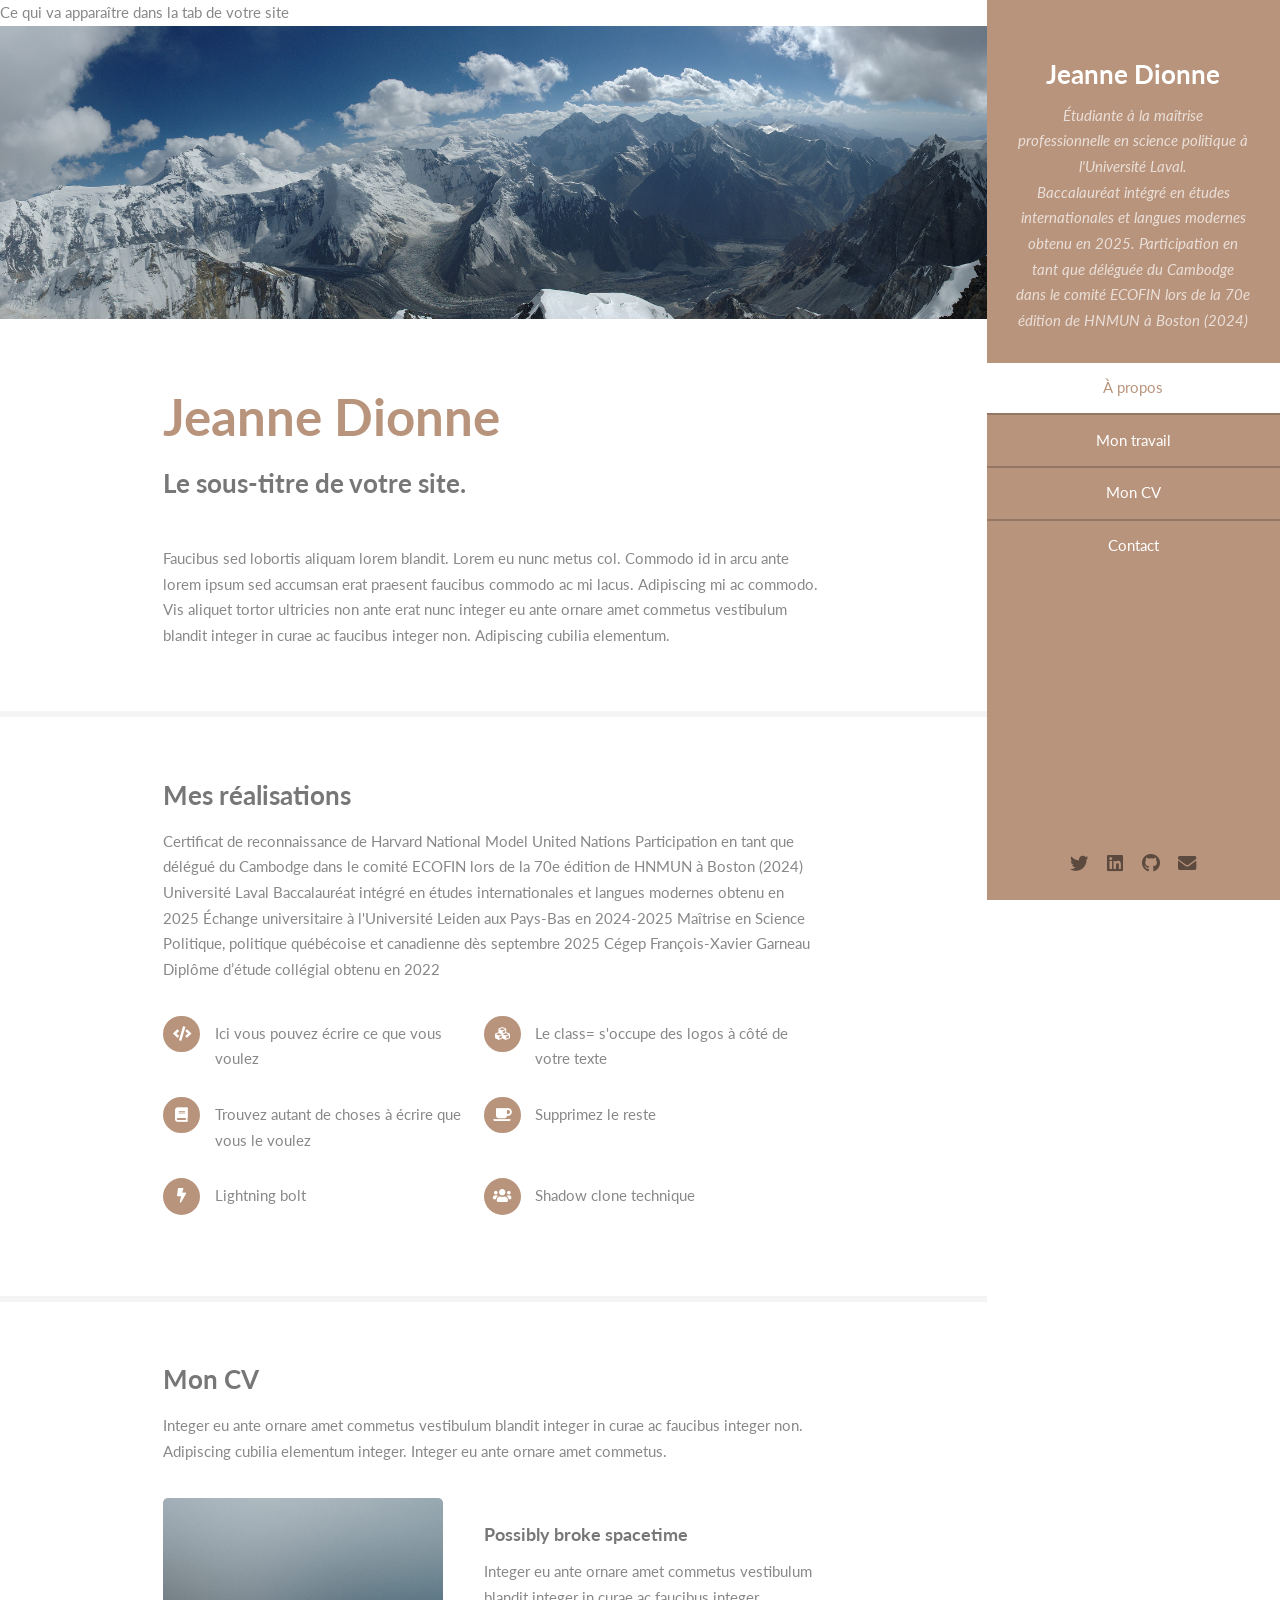
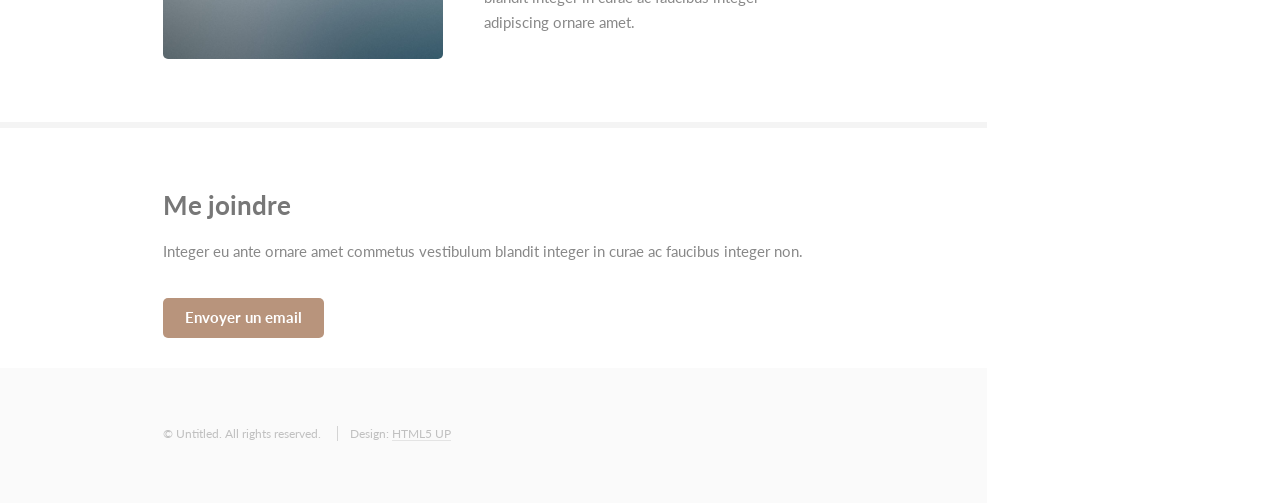
==== commit 3b825564: "Update index.html version 1" ====
--- a/index.html
+++ b/index.html
@@ -6,7 +6,7 @@
 -->
 <html>
   <head>
-    <title>Ce qui va apparaître dans la tab de votre site</title>
+    <Jeanne Dionne>Ce qui va apparaître dans la tab de votre site</title>
     <meta charset="utf-8" />
     <meta
       name="viewport"
@@ -19,12 +19,13 @@
     <section id="header">
       <header>
         <span class="image avatar"
-          ><img src="images/portrait.png" alt=""
+          ><img src="" alt=""
         /></span>
-        <h1 id="logo"><a href="#">VOTRE NOM</a></h1>
+        <h1 id="logo"><a href="#">Jeanne Dionne</a></h1>
         <p>
-          Une courte description de vous<br />
-          Continuer la courte description
+          Étudiante à la maîtrise professionnelle en science politique à l'Université Laval.<br />
+          Baccalauréat intégré en études internationales et langues modernes obtenu en 2025. Participation en tant que déléguée du Cambodge dans le comité ECOFIN lors de la 70e édition de
+HNMUN à Boston (2024)
         </p>
       </header>
       <nav id="nav">
@@ -44,22 +45,17 @@
             >
           </li>
           <li>
-            <a href="#" class="icon brands fa-facebook-f"
-              ><span class="label">Facebook</span></a
-            >
-          </li>
-          <li>
-            <a href="#" class="icon brands fa-linkedin"
+            <a href="https://www.linkedin.com/in/jeanne-dionne-2854b6352/" class="icon brands fa-linkedin"
               ><span class="label">LinkedIn</span></a
             >
           </li>
           <li>
-            <a href="#" class="icon brands fa-github"
+            <a href="https://github.com/jeadi14" class="icon brands fa-github"
               ><span class="label">Github</span></a
             >
           </li>
           <li>
-            <a href="#" class="icon solid fa-envelope"
+            <a href="mailto:jeanne.dionne14@gmail.com" class="icon solid fa-envelope"
               ><span class="label">Email</span></a
             >
           </li>
@@ -78,7 +74,7 @@
           </div>
           <div class="container">
             <header class="major">
-              <h2>VOTRE NOM</h2>
+              <h2>Jeanne Dionne</h2>
               <p>Le sous-titre de votre site.</p>
             </header>
             <p>
@@ -97,9 +93,15 @@
           <div class="container">
             <h3>Mes réalisations</h3>
             <p>
-              Integer eu ante ornare amet commetus vestibulum blandit integer in
-              curae ac faucibus integer non. Adipiscing cubilia elementum
-              integer lorem ipsum dolor sit amet.
+              Certificat de reconnaissance de Harvard National Model United Nations
+Participation en tant que délégué du Cambodge dans le comité ECOFIN lors de la 70e édition de
+HNMUN à Boston (2024)
+Université Laval
+Baccalauréat intégré en études internationales et langues modernes obtenu en 2025
+				Échange universitaire à l'Université Leiden aux Pays-Bas en 2024-2025
+Maîtrise en Science Politique, politique québécoise et canadienne dès septembre 2025
+Cégep François-Xavier Garneau
+Diplôme d’étude collégial obtenu en 2022
             </p>
             <ul class="feature-icons">
               <li class="icon solid fa-code">
@@ -156,7 +158,7 @@
               <div class="col-12">
                 <!-- Vous pouvez mettre votre email ici au lieu de your-email@example.com -->
                 <a
-                  href="mailto:your-email@example.com?subject=Sujet&body=Votre message ici."
+                  href="mailto:jeanne.dionne14@gmail.com?subject=Sujet&body=Votre message ici."
                   class="button primary"
                 >
                   Envoyer un email
@@ -191,3 +193,4 @@
   </body>
 </html>
 
+
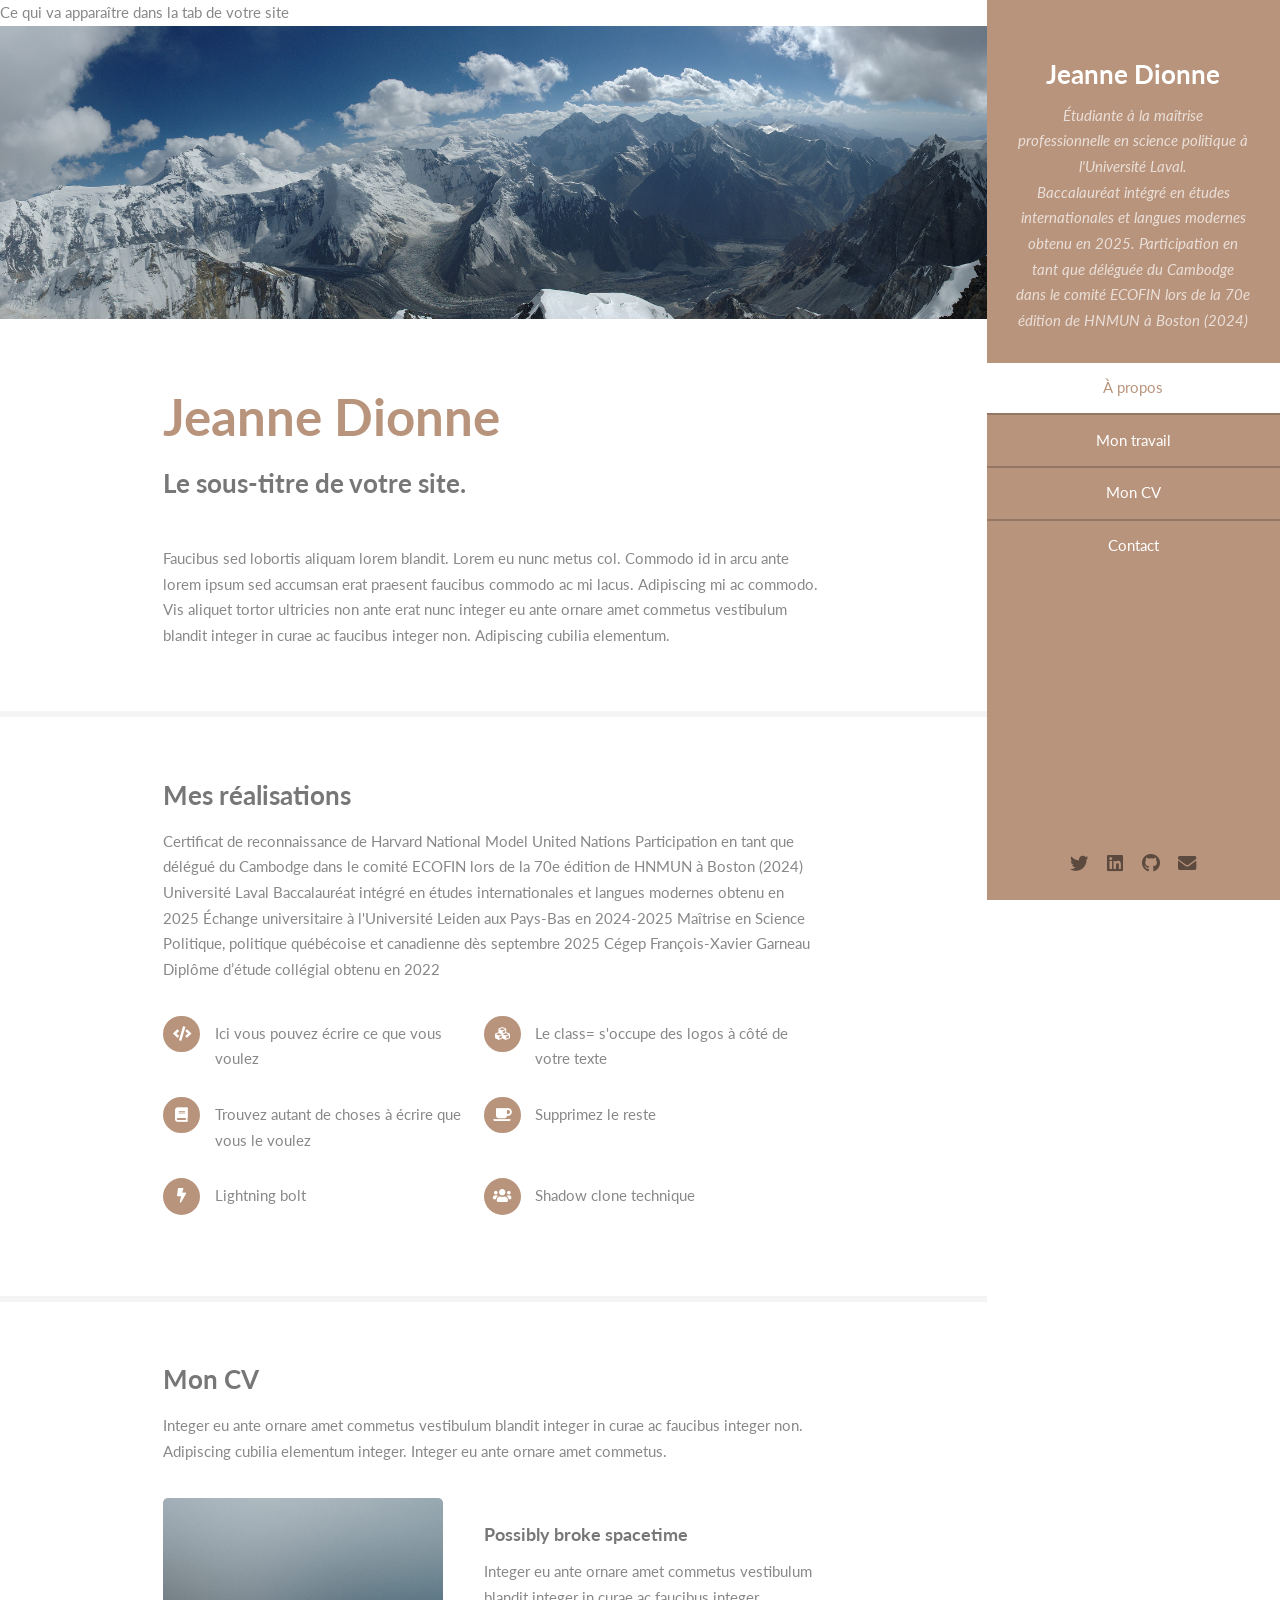
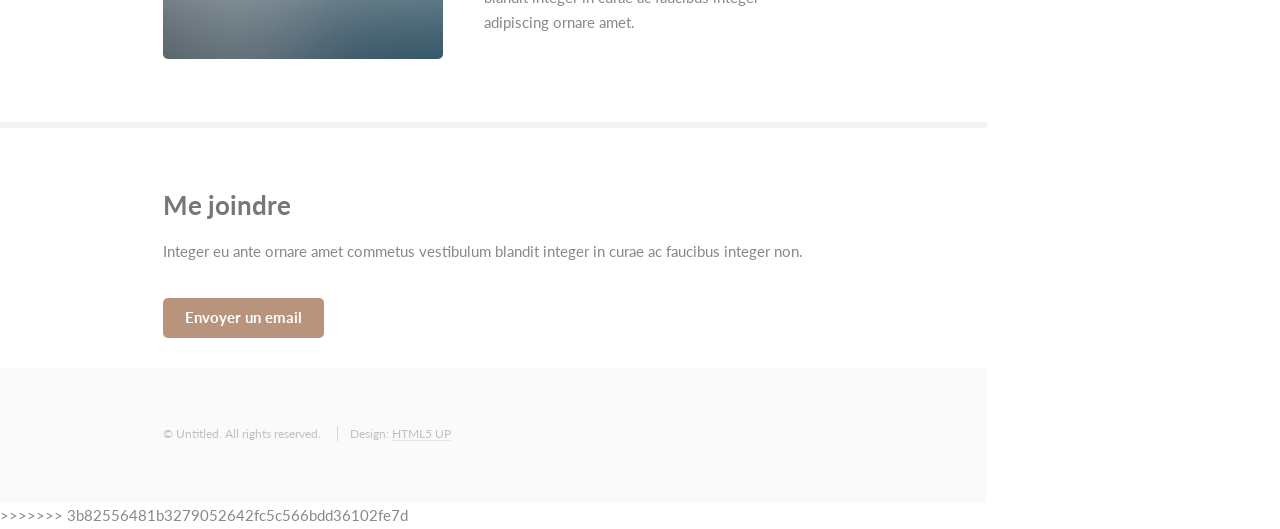
==== commit eec3140f: "nouveau site" ====
--- a/index.html
+++ b/index.html
@@ -1,196 +1,197 @@
-<!doctype html>
-<!--
-	Read Only by HTML5 UP
-	html5up.net | @ajlkn
-	Free for personal and commercial use under the CCA 3.0 license (html5up.net/license)
--->
-<html>
-  <head>
-    <Jeanne Dionne>Ce qui va apparaître dans la tab de votre site</title>
-    <meta charset="utf-8" />
-    <meta
-      name="viewport"
-      content="width=device-width, initial-scale=1, user-scalable=no"
-    />
-    <link rel="stylesheet" href="assets/css/main.css" />
-  </head>
-  <body class="is-preload">
-    <!-- Header -->
-    <section id="header">
-      <header>
-        <span class="image avatar"
-          ><img src="" alt=""
-        /></span>
-        <h1 id="logo"><a href="#">Jeanne Dionne</a></h1>
-        <p>
-          Étudiante à la maîtrise professionnelle en science politique à l'Université Laval.<br />
-          Baccalauréat intégré en études internationales et langues modernes obtenu en 2025. Participation en tant que déléguée du Cambodge dans le comité ECOFIN lors de la 70e édition de
-HNMUN à Boston (2024)
-        </p>
-      </header>
-      <nav id="nav">
-        <ul>
-          <li><a href="#one" class="active">À propos</a></li>
-          <li><a href="#two">Mon travail</a></li>
-          <li><a href="#three">Mon CV</a></li>
-          <li><a href="#four">Contact</a></li>
-        </ul>
-      </nav>
-      <footer>
-        <ul class="icons">
-          <li>
-            <!-- Vous pouvez mettre en hyperlien vos reseaux sociaux en modifiant la valeur de href-->
-            <a href="https://x.com/MLB/" class="icon brands fa-twitter"
-              ><span class="label">Twitter</span></a
-            >
-          </li>
-          <li>
-            <a href="https://www.linkedin.com/in/jeanne-dionne-2854b6352/" class="icon brands fa-linkedin"
-              ><span class="label">LinkedIn</span></a
-            >
-          </li>
-          <li>
-            <a href="https://github.com/jeadi14" class="icon brands fa-github"
-              ><span class="label">Github</span></a
-            >
-          </li>
-          <li>
-            <a href="mailto:jeanne.dionne14@gmail.com" class="icon solid fa-envelope"
-              ><span class="label">Email</span></a
-            >
-          </li>
-        </ul>
-      </footer>
-    </section>
-
-    <!-- Wrapper -->
-    <div id="wrapper">
-      <!-- Main -->
-      <div id="main">
-        <!-- One -->
-        <section id="one">
-          <div class="image main" data-position="center">
-            <img src="images/bg.jpeg" alt="" />
-          </div>
-          <div class="container">
-            <header class="major">
-              <h2>Jeanne Dionne</h2>
-              <p>Le sous-titre de votre site.</p>
-            </header>
-            <p>
-              Faucibus sed lobortis aliquam lorem blandit. Lorem eu nunc metus
-              col. Commodo id in arcu ante lorem ipsum sed accumsan erat
-              praesent faucibus commodo ac mi lacus. Adipiscing mi ac commodo.
-              Vis aliquet tortor ultricies non ante erat nunc integer eu ante
-              ornare amet commetus vestibulum blandit integer in curae ac
-              faucibus integer non. Adipiscing cubilia elementum.
-            </p>
-          </div>
-        </section>
-
-        <!-- Two -->
-        <section id="two">
-          <div class="container">
-            <h3>Mes réalisations</h3>
-            <p>
-              Certificat de reconnaissance de Harvard National Model United Nations
-Participation en tant que délégué du Cambodge dans le comité ECOFIN lors de la 70e édition de
-HNMUN à Boston (2024)
-Université Laval
-Baccalauréat intégré en études internationales et langues modernes obtenu en 2025
-				Échange universitaire à l'Université Leiden aux Pays-Bas en 2024-2025
-Maîtrise en Science Politique, politique québécoise et canadienne dès septembre 2025
-Cégep François-Xavier Garneau
-Diplôme d’étude collégial obtenu en 2022
-            </p>
-            <ul class="feature-icons">
-              <li class="icon solid fa-code">
-                Ici vous pouvez écrire ce que vous voulez
-              </li>
-              <li class="icon solid fa-cubes">
-                Le class= s'occupe des logos à côté de votre texte
-              </li>
-              <li class="icon solid fa-book">
-                Trouvez autant de choses à écrire que vous le voulez
-              </li>
-              <li class="icon solid fa-coffee">Supprimez le reste</li>
-              <li class="icon solid fa-bolt">Lightning bolt</li>
-              <li class="icon solid fa-users">Shadow clone technique</li>
-            </ul>
-          </div>
-        </section>
-
-        <!-- Three -->
-        <section id="three">
-          <div class="container">
-            <h3>Mon CV</h3>
-            <p>
-              Integer eu ante ornare amet commetus vestibulum blandit integer in
-              curae ac faucibus integer non. Adipiscing cubilia elementum
-              integer. Integer eu ante ornare amet commetus.
-            </p>
-            <div class="features">
-              <article>
-                <a href="#" class="image"
-                  ><img src="images/pic01.jpg" alt=""
-                /></a>
-                <div class="inner">
-                  <h4>Possibly broke spacetime</h4>
-                  <p>
-                    Integer eu ante ornare amet commetus vestibulum blandit
-                    integer in curae ac faucibus integer adipiscing ornare amet.
-                  </p>
-                </div>
-              </article>
-            </div>
-          </div>
-        </section>
-
-        <!-- Four -->
-        <section id="four">
-          <div class="container">
-            <h3>Me joindre</h3>
-            <p>
-              Integer eu ante ornare amet commetus vestibulum blandit integer in
-              curae ac faucibus integer non.
-            </p>
-            <div class="row gtr-uniform">
-              <div class="col-12">
-                <!-- Vous pouvez mettre votre email ici au lieu de your-email@example.com -->
-                <a
-                  href="mailto:jeanne.dionne14@gmail.com?subject=Sujet&body=Votre message ici."
-                  class="button primary"
-                >
-                  Envoyer un email
-                </a>
-              </div>
-            </div>
-          </div>
-        </section>
-        <!-- Five -->
-        <!-- -->
-      </div>
-
-      <!-- Footer -->
-      <section id="footer">
-        <div class="container">
-          <ul class="copyright">
-            <li>&copy; Untitled. All rights reserved.</li>
-            <li>Design: <a href="http://html5up.net">HTML5 UP</a></li>
-          </ul>
-        </div>
-      </section>
-    </div>
-
-    <!-- Scripts -->
-    <script src="assets/js/jquery.min.js"></script>
-    <script src="assets/js/jquery.scrollex.min.js"></script>
-    <script src="assets/js/jquery.scrolly.min.js"></script>
-    <script src="assets/js/browser.min.js"></script>
-    <script src="assets/js/breakpoints.min.js"></script>
-    <script src="assets/js/util.js"></script>
-    <script src="assets/js/main.js"></script>
-  </body>
-</html>
-
-
+<!doctype html>
+<!--
+	Read Only by HTML5 UP
+	html5up.net | @ajlkn
+	Free for personal and commercial use under the CCA 3.0 license (html5up.net/license)
+-->
+<html>
+  <head>
+    <Jeanne Dionne>Ce qui va apparaître dans la tab de votre site</title>
+    <meta charset="utf-8" />
+    <meta
+      name="viewport"
+      content="width=device-width, initial-scale=1, user-scalable=no"
+    />
+    <link rel="stylesheet" href="assets/css/main.css" />
+  </head>
+  <body class="is-preload">
+    <!-- Header -->
+    <section id="header">
+      <header>
+        <span class="image avatar"
+          ><img src="" alt=""
+        /></span>
+        <h1 id="logo"><a href="#">Jeanne Dionne</a></h1>
+        <p>
+          Étudiante à la maîtrise professionnelle en science politique à l'Université Laval.<br />
+          Baccalauréat intégré en études internationales et langues modernes obtenu en 2025. Participation en tant que déléguée du Cambodge dans le comité ECOFIN lors de la 70e édition de
+HNMUN à Boston (2024)
+        </p>
+      </header>
+      <nav id="nav">
+        <ul>
+          <li><a href="#one" class="active">À propos</a></li>
+          <li><a href="#two">Mon travail</a></li>
+          <li><a href="#three">Mon CV</a></li>
+          <li><a href="#four">Contact</a></li>
+        </ul>
+      </nav>
+      <footer>
+        <ul class="icons">
+          <li>
+            <!-- Vous pouvez mettre en hyperlien vos reseaux sociaux en modifiant la valeur de href-->
+            <a href="https://x.com/MLB/" class="icon brands fa-twitter"
+              ><span class="label">Twitter</span></a
+            >
+          </li>
+          <li>
+            <a href="https://www.linkedin.com/in/jeanne-dionne-2854b6352/" class="icon brands fa-linkedin"
+              ><span class="label">LinkedIn</span></a
+            >
+          </li>
+          <li>
+            <a href="https://github.com/jeadi14" class="icon brands fa-github"
+              ><span class="label">Github</span></a
+            >
+          </li>
+          <li>
+            <a href="mailto:jeanne.dionne14@gmail.com" class="icon solid fa-envelope"
+              ><span class="label">Email</span></a
+            >
+          </li>
+        </ul>
+      </footer>
+    </section>
+
+    <!-- Wrapper -->
+    <div id="wrapper">
+      <!-- Main -->
+      <div id="main">
+        <!-- One -->
+        <section id="one">
+          <div class="image main" data-position="center">
+            <img src="images/bg.jpeg" alt="" />
+          </div>
+          <div class="container">
+            <header class="major">
+              <h2>Jeanne Dionne</h2>
+              <p>Le sous-titre de votre site.</p>
+            </header>
+            <p>
+              Faucibus sed lobortis aliquam lorem blandit. Lorem eu nunc metus
+              col. Commodo id in arcu ante lorem ipsum sed accumsan erat
+              praesent faucibus commodo ac mi lacus. Adipiscing mi ac commodo.
+              Vis aliquet tortor ultricies non ante erat nunc integer eu ante
+              ornare amet commetus vestibulum blandit integer in curae ac
+              faucibus integer non. Adipiscing cubilia elementum.
+            </p>
+          </div>
+        </section>
+
+        <!-- Two -->
+        <section id="two">
+          <div class="container">
+            <h3>Mes réalisations</h3>
+            <p>
+              Certificat de reconnaissance de Harvard National Model United Nations
+Participation en tant que délégué du Cambodge dans le comité ECOFIN lors de la 70e édition de
+HNMUN à Boston (2024)
+Université Laval
+Baccalauréat intégré en études internationales et langues modernes obtenu en 2025
+				Échange universitaire à l'Université Leiden aux Pays-Bas en 2024-2025
+Maîtrise en Science Politique, politique québécoise et canadienne dès septembre 2025
+Cégep François-Xavier Garneau
+Diplôme d’étude collégial obtenu en 2022
+            </p>
+            <ul class="feature-icons">
+              <li class="icon solid fa-code">
+                Ici vous pouvez écrire ce que vous voulez
+              </li>
+              <li class="icon solid fa-cubes">
+                Le class= s'occupe des logos à côté de votre texte
+              </li>
+              <li class="icon solid fa-book">
+                Trouvez autant de choses à écrire que vous le voulez
+              </li>
+              <li class="icon solid fa-coffee">Supprimez le reste</li>
+              <li class="icon solid fa-bolt">Lightning bolt</li>
+              <li class="icon solid fa-users">Shadow clone technique</li>
+            </ul>
+          </div>
+        </section>
+
+        <!-- Three -->
+        <section id="three">
+          <div class="container">
+            <h3>Mon CV</h3>
+            <p>
+              Integer eu ante ornare amet commetus vestibulum blandit integer in
+              curae ac faucibus integer non. Adipiscing cubilia elementum
+              integer. Integer eu ante ornare amet commetus.
+            </p>
+            <div class="features">
+              <article>
+                <a href="#" class="image"
+                  ><img src="images/pic01.jpg" alt=""
+                /></a>
+                <div class="inner">
+                  <h4>Possibly broke spacetime</h4>
+                  <p>
+                    Integer eu ante ornare amet commetus vestibulum blandit
+                    integer in curae ac faucibus integer adipiscing ornare amet.
+                  </p>
+                </div>
+              </article>
+            </div>
+          </div>
+        </section>
+
+        <!-- Four -->
+        <section id="four">
+          <div class="container">
+            <h3>Me joindre</h3>
+            <p>
+              Integer eu ante ornare amet commetus vestibulum blandit integer in
+              curae ac faucibus integer non.
+            </p>
+            <div class="row gtr-uniform">
+              <div class="col-12">
+                <!-- Vous pouvez mettre votre email ici au lieu de your-email@example.com -->
+                <a
+                  href="mailto:jeanne.dionne14@gmail.com?subject=Sujet&body=Votre message ici."
+                  class="button primary"
+                >
+                  Envoyer un email
+                </a>
+              </div>
+            </div>
+          </div>
+        </section>
+        <!-- Five -->
+        <!-- -->
+      </div>
+
+      <!-- Footer -->
+      <section id="footer">
+        <div class="container">
+          <ul class="copyright">
+            <li>&copy; Untitled. All rights reserved.</li>
+            <li>Design: <a href="http://html5up.net">HTML5 UP</a></li>
+          </ul>
+        </div>
+      </section>
+    </div>
+
+    <!-- Scripts -->
+    <script src="assets/js/jquery.min.js"></script>
+    <script src="assets/js/jquery.scrollex.min.js"></script>
+    <script src="assets/js/jquery.scrolly.min.js"></script>
+    <script src="assets/js/browser.min.js"></script>
+    <script src="assets/js/breakpoints.min.js"></script>
+    <script src="assets/js/util.js"></script>
+    <script src="assets/js/main.js"></script>
+  </body>
+</html>
+
+
+>>>>>>> 3b82556481b3279052642fc5c566bdd36102fe7d
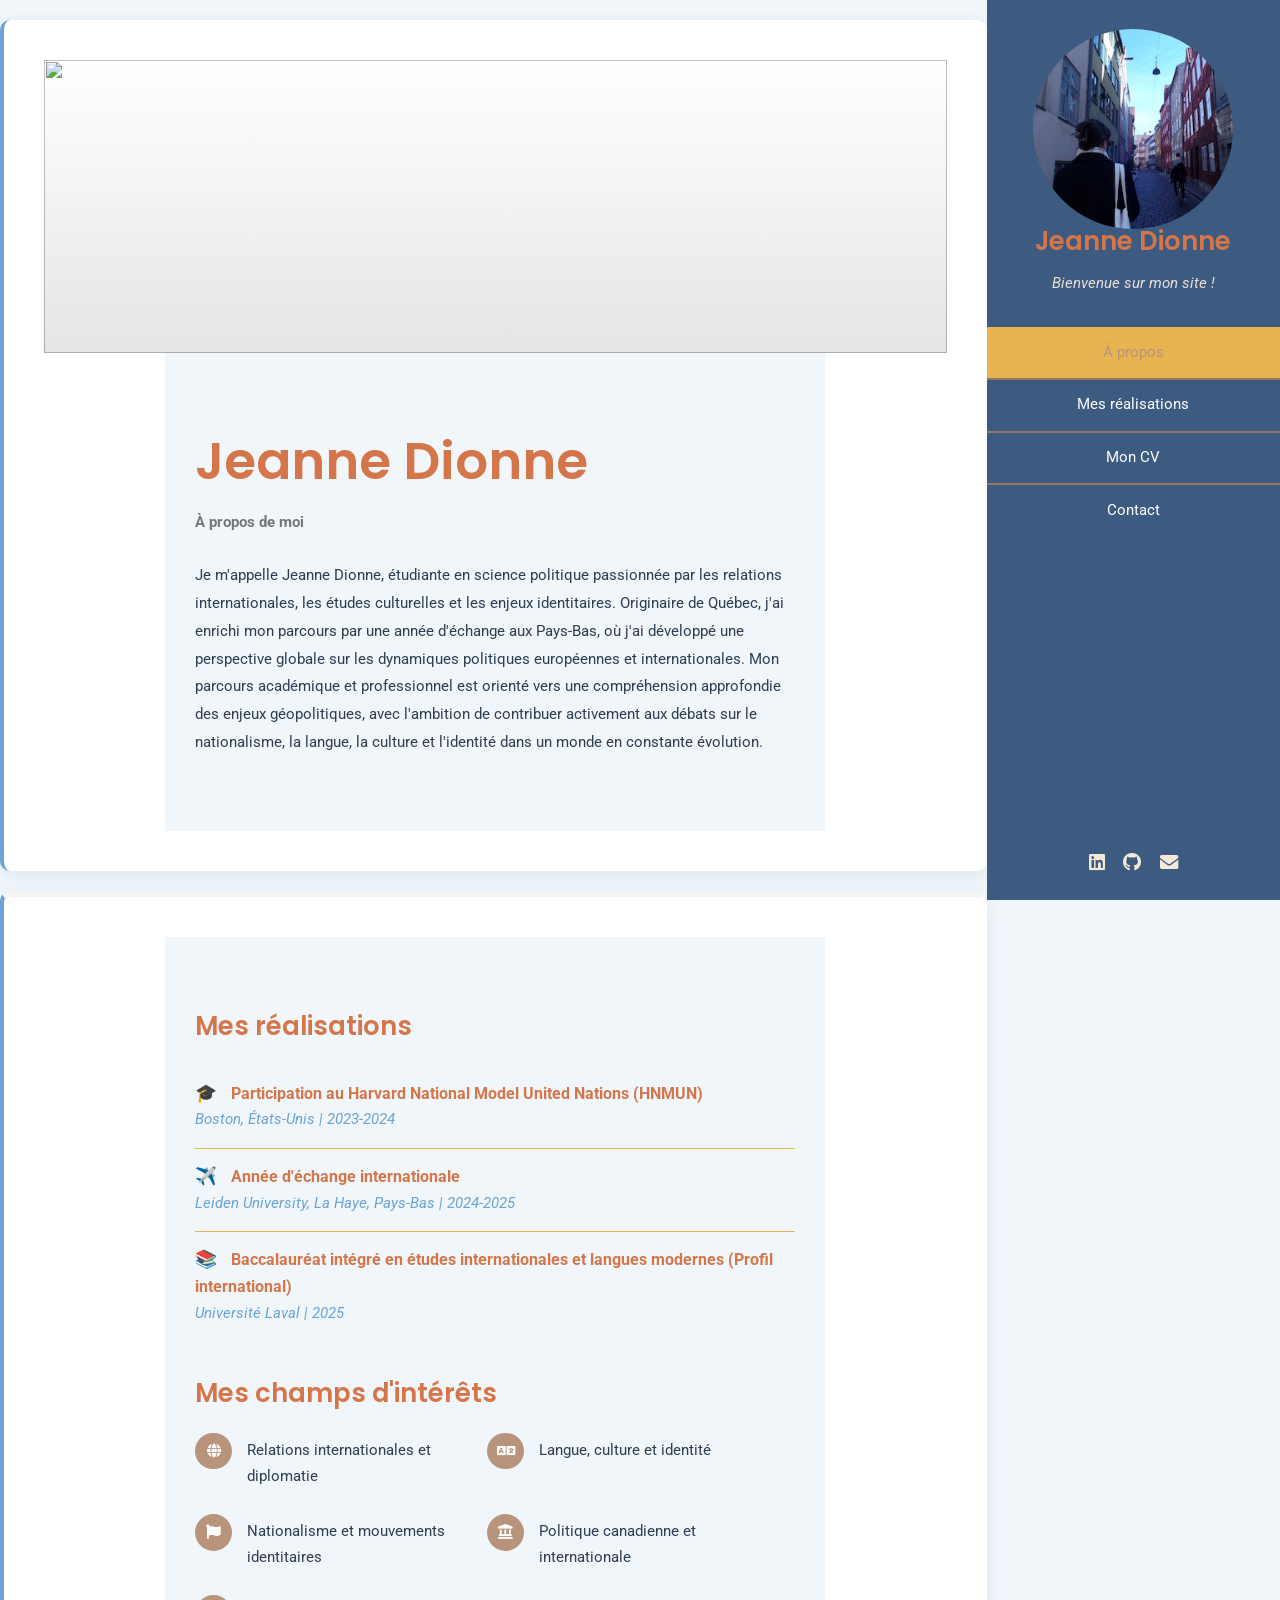
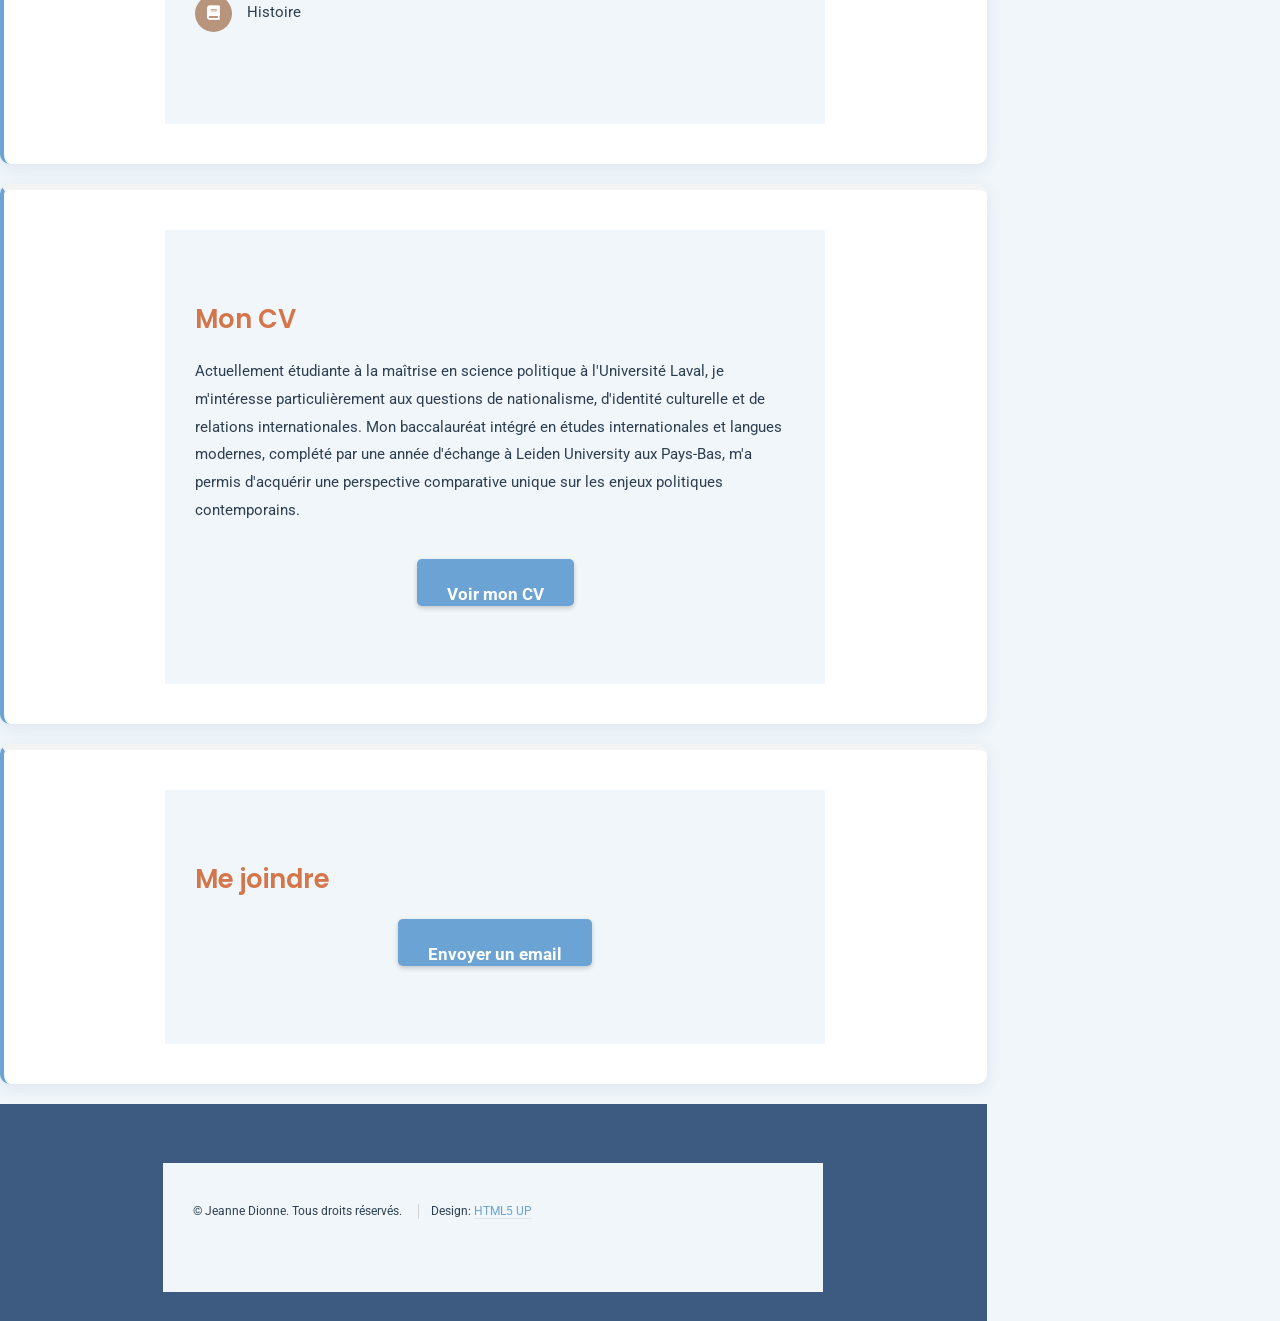
==== commit 79e6bf5d: "modifications" ====
--- a/index.html
+++ b/index.html
@@ -1,37 +1,189 @@
-<!doctype html>
-<!--
-	Read Only by HTML5 UP
-	html5up.net | @ajlkn
-	Free for personal and commercial use under the CCA 3.0 license (html5up.net/license)
--->
+<!DOCTYPE html>
 <html>
   <head>
-    <Jeanne Dionne>Ce qui va apparaître dans la tab de votre site</title>
+    <title>Jeanne Dionne</title>
     <meta charset="utf-8" />
     <meta
       name="viewport"
       content="width=device-width, initial-scale=1, user-scalable=no"
     />
     <link rel="stylesheet" href="assets/css/main.css" />
+    
+    <style>
+      /* Import des nouvelles polices */
+      @import url('https://fonts.googleapis.com/css2?family=Poppins:wght@400;600;700&family=Roboto:wght@400;600&display=swap');
+
+      /* Nouvelles polices */
+      body, p, li {
+        font-family: 'Roboto', sans-serif !important;
+      }
+
+      h1, h2, h3, h4, h5, h6 {
+        font-family: 'Poppins', sans-serif !important;
+      }
+
+      /* Couleurs inspirées de Copenhague */
+      body, #wrapper, #main, .container {
+        background-color: #F0F6FA !important;
+        color: #2C3E50 !important;
+      }
+
+      #header {
+        background: #3D5A80 !important;
+      }
+
+      h1, h2, h3, h4, h5, h6, 
+      .major h2, .major h3,
+      #logo a {
+        color: #D4764A !important;
+        font-weight: 600 !important;
+      }
+
+      a {
+        color: #6BA3D4 !important;
+      }
+
+      a:hover {
+        color: #D4764A !important;
+      }
+
+      #nav ul li a {
+        color: #F4E8D8 !important;
+      }
+
+      #nav ul li a.active,
+      #nav ul li a:hover {
+        background: #E8B44F !important;
+        color: #2C3E50 !important;
+      }
+
+      .button, button {
+        background-color: #6BA3D4 !important;
+        color: white !important;
+        border-color: #6BA3D4 !important;
+        padding: 12px 30px !important;
+        font-size: 1.1em !important;
+        border-radius: 5px !important;
+        transition: all 0.3s ease !important;
+        box-shadow: 0 2px 5px rgba(0,0,0,0.2) !important;
+      }
+
+      .button:hover, button:hover {
+        background-color: #D4764A !important;
+        border-color: #D4764A !important;
+        transform: translateY(-2px) !important;
+        box-shadow: 0 4px 10px rgba(0,0,0,0.3) !important;
+      }
+
+      .icons li a {
+        color: #F4E8D8 !important;
+      }
+
+      .icons li a:hover {
+        color: #E8B44F !important;
+      }
+
+      #footer {
+        background: #3D5A80 !important;
+        color: #F4E8D8 !important;
+      }
+
+      .container {
+        padding: 40px 30px !important;
+      }
+
+      p {
+        line-height: 1.8 !important;
+        font-size: 1.05em !important;
+      }
+
+      h2, h3 {
+        margin-top: 30px !important;
+        margin-bottom: 20px !important;
+      }
+
+      /* Animation des sections */
+      #one, #two, #three, #four {
+        background: white !important;
+        margin: 20px 0 !important;
+        padding: 40px !important;
+        border-radius: 10px !important;
+        box-shadow: 0 4px 15px rgba(61, 90, 128, 0.1) !important;
+        border-left: 4px solid #6BA3D4 !important;
+        animation: fadeInUp 0.8s ease-out;
+      }
+
+      @keyframes fadeInUp {
+        from {
+          opacity: 0;
+          transform: translateY(30px);
+        }
+        to {
+          opacity: 1;
+          transform: translateY(0);
+        }
+      }
+
+      /* Overlay sur image principale */
+      .image.main {
+        position: relative;
+      }
+
+      .image.main::after {
+        content: '';
+        position: absolute;
+        top: 0;
+        left: 0;
+        right: 0;
+        bottom: 0;
+        background: linear-gradient(to bottom, transparent 0%, rgba(0,0,0,0.1) 100%);
+        pointer-events: none;
+      }
+
+      .realisation-list {
+        list-style: none;
+        padding-left: 0;
+      }
+
+      .realisation-list li {
+        padding: 15px 0;
+        border-bottom: 1px solid #E8B44F;
+      }
+
+      .realisation-list li:last-child {
+        border-bottom: none;
+      }
+
+      .realisation-list strong {
+        color: #D4764A;
+        font-size: 1.1em;
+      }
+
+      .realisation-list em {
+        color: #6BA3D4;
+      }
+
+      /* Style pour les emojis */
+      .emoji-icon {
+        color: #6BA3D4;
+        margin-right: 10px;
+        font-size: 1.2em;
+      }
+    </style>
   </head>
   <body class="is-preload">
-    <!-- Header -->
     <section id="header">
       <header>
-        <span class="image avatar"
-          ><img src="" alt=""
-        /></span>
+        <span <div style="text-align: center; margin: 20px 0;">
+  <img src="images/SAM_4853.jpeg" alt="" style="border-radius: 50%; width: 200px; height: 200px; object-fit: cover; transition: transform 0.3s ease; margin: 0 auto; display: block; box-shadow: none !important; border: none !important;" onmouseover="this.style.transform='scale(1.05)';" onmouseout="this.style.transform='scale(1)';" />
+</div></span>
         <h1 id="logo"><a href="#">Jeanne Dionne</a></h1>
-        <p>
-          Étudiante à la maîtrise professionnelle en science politique à l'Université Laval.<br />
-          Baccalauréat intégré en études internationales et langues modernes obtenu en 2025. Participation en tant que déléguée du Cambodge dans le comité ECOFIN lors de la 70e édition de
-HNMUN à Boston (2024)
-        </p>
+        <p>Bienvenue sur mon site !</p>
       </header>
       <nav id="nav">
         <ul>
           <li><a href="#one" class="active">À propos</a></li>
-          <li><a href="#two">Mon travail</a></li>
+          <li><a href="#two">Mes réalisations</a></li>
           <li><a href="#three">Mon CV</a></li>
           <li><a href="#four">Contact</a></li>
         </ul>
@@ -39,150 +191,109 @@
       <footer>
         <ul class="icons">
           <li>
-            <!-- Vous pouvez mettre en hyperlien vos reseaux sociaux en modifiant la valeur de href-->
-            <a href="https://x.com/MLB/" class="icon brands fa-twitter"
-              ><span class="label">Twitter</span></a
-            >
+            <a href="https://www.linkedin.com/in/jeanne-dionne-2854b6352/" class="icon brands fa-linkedin">
+              <span class="label">LinkedIn</span>
+            </a>
           </li>
           <li>
-            <a href="https://www.linkedin.com/in/jeanne-dionne-2854b6352/" class="icon brands fa-linkedin"
-              ><span class="label">LinkedIn</span></a
-            >
+            <a href="https://github.com/jeadi14" class="icon brands fa-github">
+              <span class="label">Github</span>
+            </a>
           </li>
           <li>
-            <a href="https://github.com/jeadi14" class="icon brands fa-github"
-              ><span class="label">Github</span></a
-            >
-          </li>
-          <li>
-            <a href="mailto:jeanne.dionne14@gmail.com" class="icon solid fa-envelope"
-              ><span class="label">Email</span></a
-            >
+            <a href="mailto:jeanne.dionne14@gmail.com" class="icon solid fa-envelope">
+              <span class="label">Email</span>
+            </a>
           </li>
         </ul>
       </footer>
     </section>
 
-    <!-- Wrapper -->
     <div id="wrapper">
-      <!-- Main -->
       <div id="main">
-        <!-- One -->
         <section id="one">
-          <div class="image main" data-position="center">
-            <img src="images/bg.jpeg" alt="" />
+          <div class="image main" data-position="bottom center">
+            <img src="images/IMG_3316.jpeg" alt="" />
           </div>
           <div class="container">
             <header class="major">
               <h2>Jeanne Dionne</h2>
-              <p>Le sous-titre de votre site.</p>
+              <p>À propos de moi</p>
             </header>
             <p>
-              Faucibus sed lobortis aliquam lorem blandit. Lorem eu nunc metus
-              col. Commodo id in arcu ante lorem ipsum sed accumsan erat
-              praesent faucibus commodo ac mi lacus. Adipiscing mi ac commodo.
-              Vis aliquet tortor ultricies non ante erat nunc integer eu ante
-              ornare amet commetus vestibulum blandit integer in curae ac
-              faucibus integer non. Adipiscing cubilia elementum.
+              Je m'appelle Jeanne Dionne, étudiante en science politique passionnée par les relations internationales, les études culturelles et les enjeux identitaires. Originaire de Québec, j'ai enrichi mon parcours par une année d'échange aux Pays-Bas, où j'ai développé une perspective globale sur les dynamiques politiques européennes et internationales. Mon parcours académique et professionnel est orienté vers une compréhension approfondie des enjeux géopolitiques, avec l'ambition de contribuer activement aux débats sur le nationalisme, la langue, la culture et l'identité dans un monde en constante évolution.
             </p>
           </div>
         </section>
 
-        <!-- Two -->
         <section id="two">
           <div class="container">
             <h3>Mes réalisations</h3>
-            <p>
-              Certificat de reconnaissance de Harvard National Model United Nations
-Participation en tant que délégué du Cambodge dans le comité ECOFIN lors de la 70e édition de
-HNMUN à Boston (2024)
-Université Laval
-Baccalauréat intégré en études internationales et langues modernes obtenu en 2025
-				Échange universitaire à l'Université Leiden aux Pays-Bas en 2024-2025
-Maîtrise en Science Politique, politique québécoise et canadienne dès septembre 2025
-Cégep François-Xavier Garneau
-Diplôme d’étude collégial obtenu en 2022
-            </p>
+            <ul class="realisation-list">
+              <li>
+                <span class="emoji-icon">🎓</span>
+                <strong>Participation au Harvard National Model United Nations (HNMUN)</strong><br>
+                <em>Boston, États-Unis | 2023-2024</em>
+              </li>
+              <li>
+                <span class="emoji-icon">✈️</span>
+                <strong>Année d'échange internationale</strong><br>
+                <em>Leiden University, La Haye, Pays-Bas | 2024-2025</em>
+              </li>
+              <li>
+                <span class="emoji-icon">📚</span>
+                <strong>Baccalauréat intégré en études internationales et langues modernes (Profil international)</strong><br>
+                <em>Université Laval | 2025</em>
+              </li>
+            </ul>
+            
+            <h3 style="margin-top: 40px;">Mes champs d'intérêts</h3>
             <ul class="feature-icons">
-              <li class="icon solid fa-code">
-                Ici vous pouvez écrire ce que vous voulez
-              </li>
-              <li class="icon solid fa-cubes">
-                Le class= s'occupe des logos à côté de votre texte
-              </li>
-              <li class="icon solid fa-book">
-                Trouvez autant de choses à écrire que vous le voulez
-              </li>
-              <li class="icon solid fa-coffee">Supprimez le reste</li>
-              <li class="icon solid fa-bolt">Lightning bolt</li>
-              <li class="icon solid fa-users">Shadow clone technique</li>
+              <li class="icon solid fa-globe">Relations internationales et diplomatie</li>
+              <li class="icon solid fa-language">Langue, culture et identité</li>
+              <li class="icon solid fa-flag">Nationalisme et mouvements identitaires</li>
+              <li class="icon solid fa-landmark">Politique canadienne et internationale</li>
+              <li class="icon solid fa-book">Histoire</li>
             </ul>
           </div>
         </section>
 
-        <!-- Three -->
         <section id="three">
           <div class="container">
             <h3>Mon CV</h3>
             <p>
-              Integer eu ante ornare amet commetus vestibulum blandit integer in
-              curae ac faucibus integer non. Adipiscing cubilia elementum
-              integer. Integer eu ante ornare amet commetus.
+              Actuellement étudiante à la maîtrise en science politique à l'Université Laval, je m'intéresse particulièrement aux questions de nationalisme, d'identité culturelle et de relations internationales. Mon baccalauréat intégré en études internationales et langues modernes, complété par une année d'échange à Leiden University aux Pays-Bas, m'a permis d'acquérir une perspective comparative unique sur les enjeux politiques contemporains.
             </p>
-            <div class="features">
-              <article>
-                <a href="#" class="image"
-                  ><img src="images/pic01.jpg" alt=""
-                /></a>
-                <div class="inner">
-                  <h4>Possibly broke spacetime</h4>
-                  <p>
-                    Integer eu ante ornare amet commetus vestibulum blandit
-                    integer in curae ac faucibus integer adipiscing ornare amet.
-                  </p>
-                </div>
-              </article>
-            </div>
+            <p style="text-align: center;">
+              <a href="CV.pdf" target="_blank" class="button primary">
+                Voir mon CV
+              </a>
+            </p>
           </div>
         </section>
 
-        <!-- Four -->
         <section id="four">
           <div class="container">
             <h3>Me joindre</h3>
-            <p>
-              Integer eu ante ornare amet commetus vestibulum blandit integer in
-              curae ac faucibus integer non.
+            <p style="text-align: center;">
+              <a href="mailto:jeanne.dionne14@gmail.com" class="button primary">
+                Envoyer un email
+              </a>
             </p>
-            <div class="row gtr-uniform">
-              <div class="col-12">
-                <!-- Vous pouvez mettre votre email ici au lieu de your-email@example.com -->
-                <a
-                  href="mailto:jeanne.dionne14@gmail.com?subject=Sujet&body=Votre message ici."
-                  class="button primary"
-                >
-                  Envoyer un email
-                </a>
-              </div>
-            </div>
           </div>
         </section>
-        <!-- Five -->
-        <!-- -->
       </div>
 
-      <!-- Footer -->
       <section id="footer">
         <div class="container">
           <ul class="copyright">
-            <li>&copy; Untitled. All rights reserved.</li>
+            <li>&copy; Jeanne Dionne. Tous droits réservés.</li>
             <li>Design: <a href="http://html5up.net">HTML5 UP</a></li>
           </ul>
         </div>
       </section>
     </div>
 
-    <!-- Scripts -->
     <script src="assets/js/jquery.min.js"></script>
     <script src="assets/js/jquery.scrollex.min.js"></script>
     <script src="assets/js/jquery.scrolly.min.js"></script>
@@ -191,7 +302,4 @@
     <script src="assets/js/util.js"></script>
     <script src="assets/js/main.js"></script>
   </body>
-</html>
-
-
->>>>>>> 3b82556481b3279052642fc5c566bdd36102fe7d
+</html>
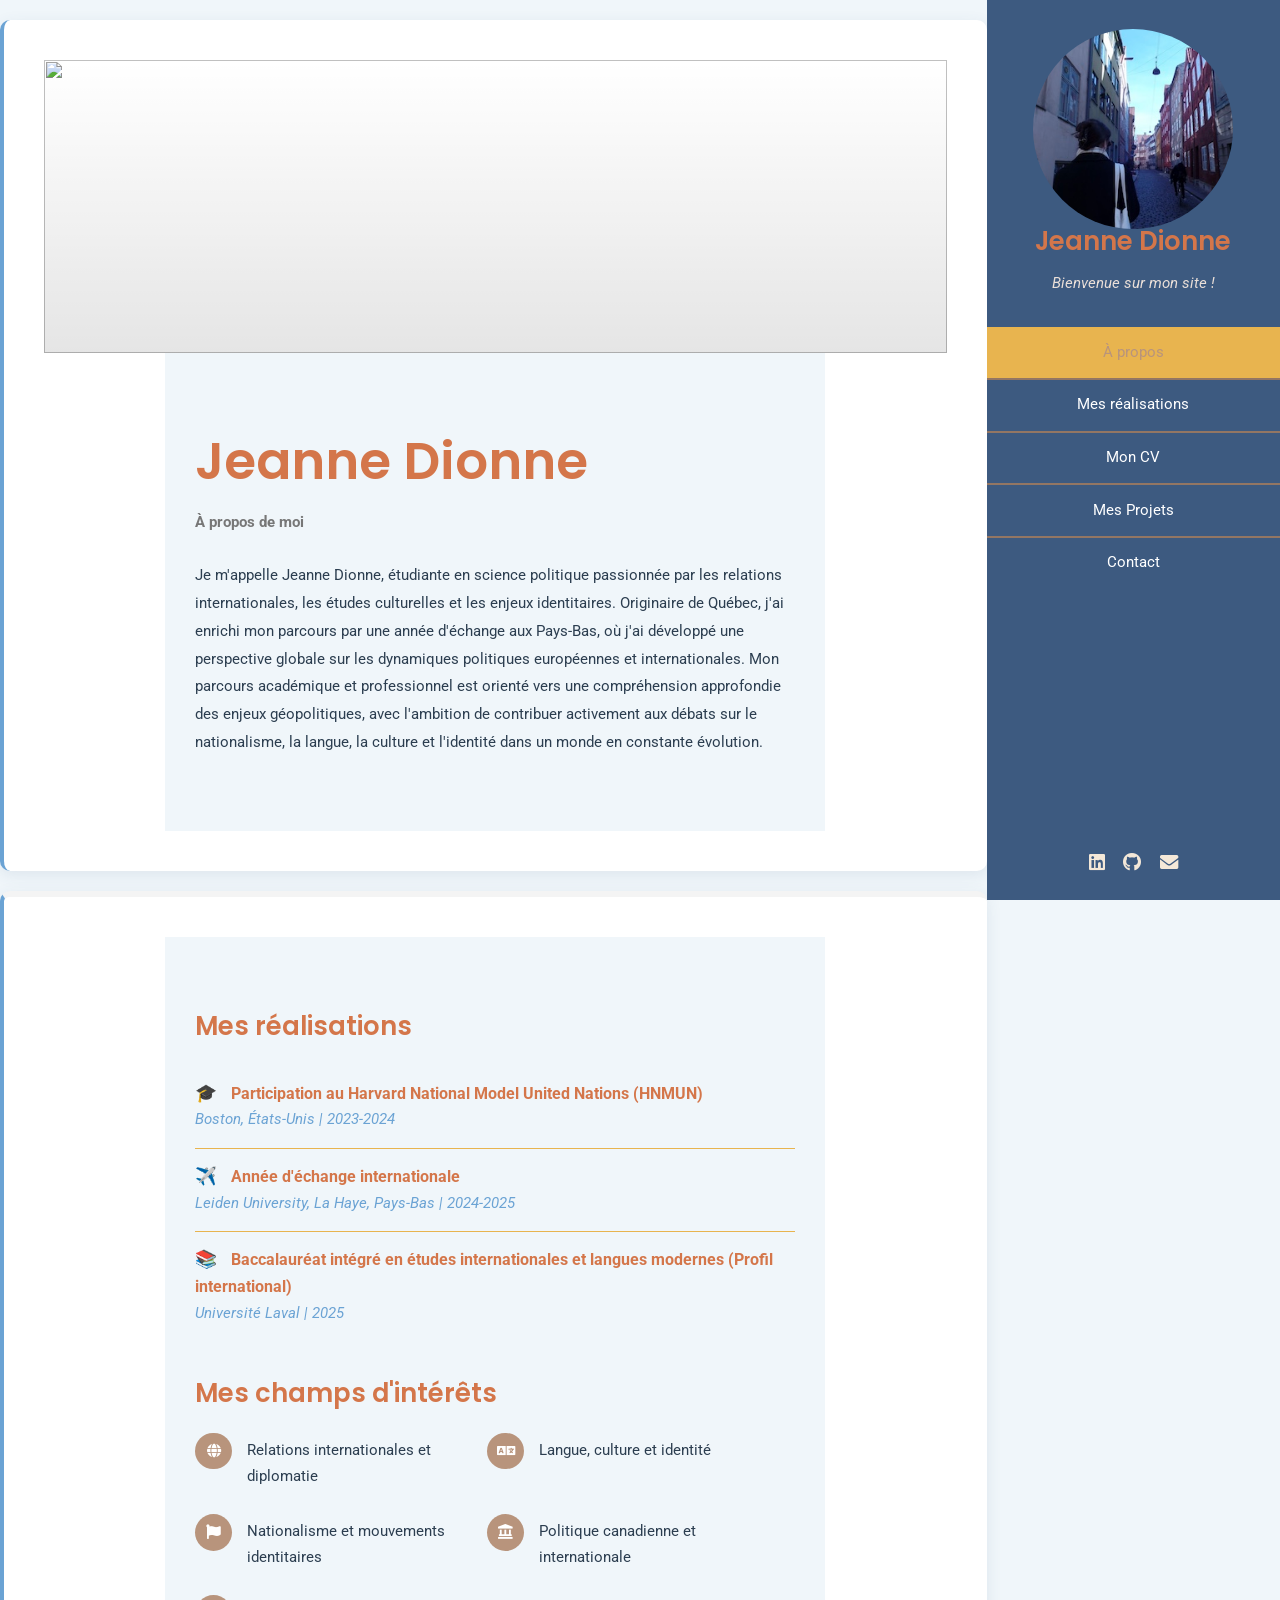
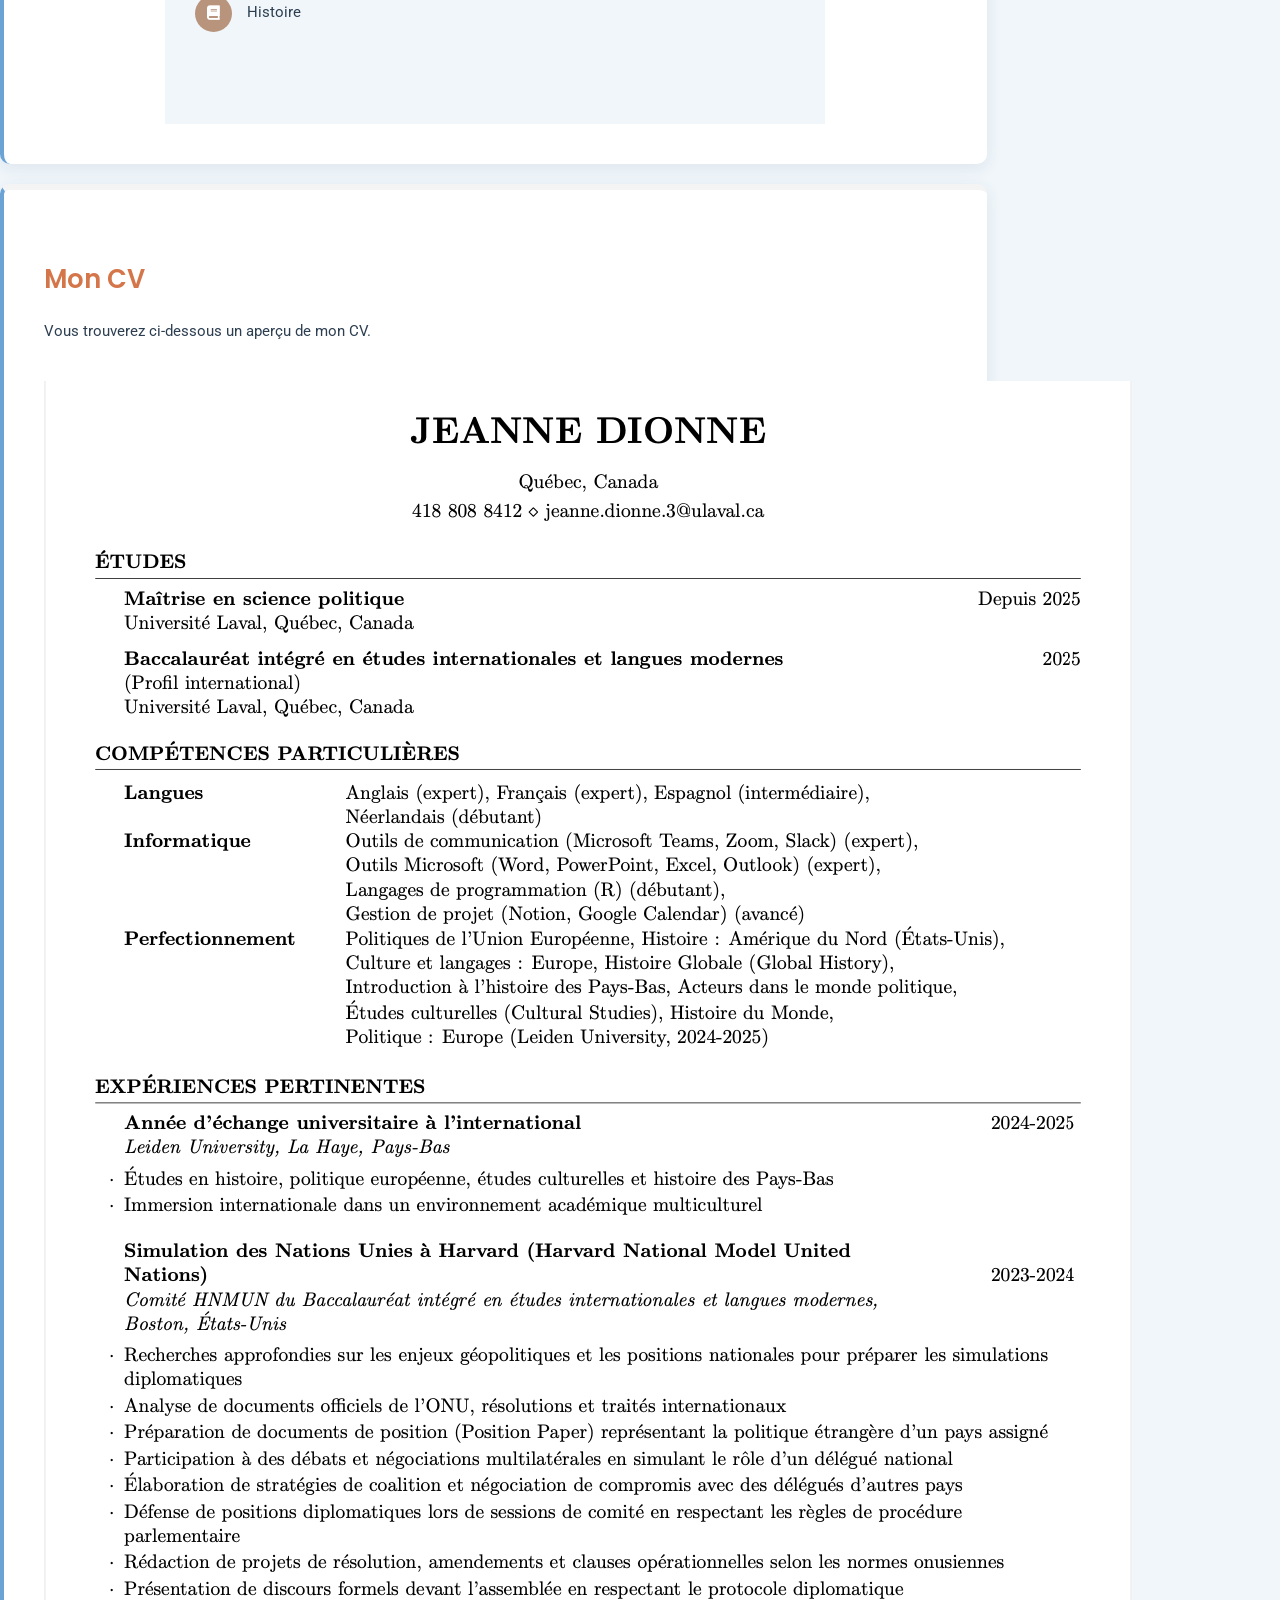
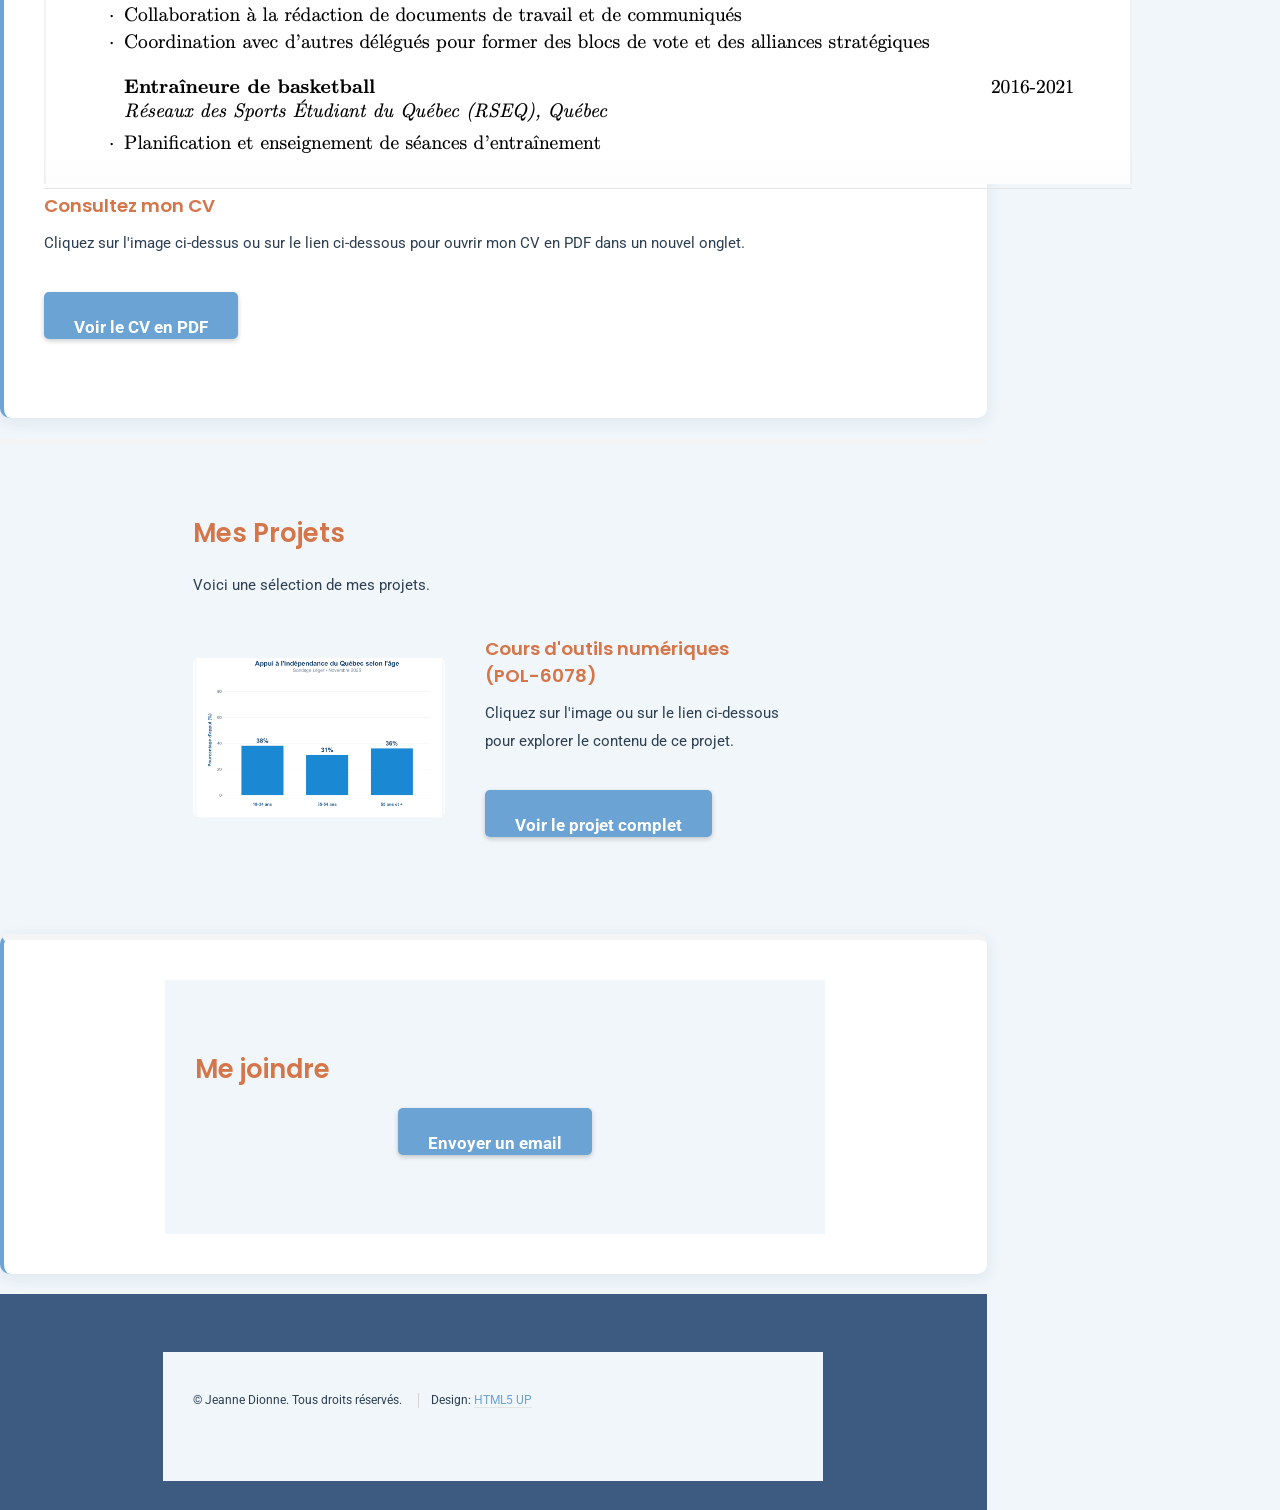
==== commit 2938c5f8: "version 2" ====
--- a/index.html
+++ b/index.html
@@ -185,6 +185,7 @@
           <li><a href="#one" class="active">À propos</a></li>
           <li><a href="#two">Mes réalisations</a></li>
           <li><a href="#three">Mon CV</a></li>
+          <li><a href="#projets">Mes Projets</a></li>
           <li><a href="#four">Contact</a></li>
         </ul>
       </nav>
@@ -258,20 +259,64 @@
           </div>
         </section>
 
-        <section id="three">
-          <div class="container">
-            <h3>Mon CV</h3>
-            <p>
-              Actuellement étudiante à la maîtrise en science politique à l'Université Laval, je m'intéresse particulièrement aux questions de nationalisme, d'identité culturelle et de relations internationales. Mon baccalauréat intégré en études internationales et langues modernes, complété par une année d'échange à Leiden University aux Pays-Bas, m'a permis d'acquérir une perspective comparative unique sur les enjeux politiques contemporains.
-            </p>
-            <p style="text-align: center;">
-              <a href="CV.pdf" target="_blank" class="button primary">
-                Voir mon CV
-              </a>
-            </p>
-          </div>
-        </section>
-
+      <!-- Three -->
+<section id="three">
+  <div class="cv">
+    <h3>Mon CV</h3>
+    <p>
+      Vous trouverez ci-dessous un aperçu de mon CV.
+    </p>
+    <div class="cv">
+      <article>
+        <!-- Aperçu du CV en image -->
+        <a href="cv/jeannedionnecv.pdf" class="cv" target="_blank">
+          <img src="cv/cv.png" alt="Aperçu du CV" />
+        </a>
+        <div class="cv">
+          <h4>Consultez mon CV</h4>
+          <p>
+            Cliquez sur l'image ci-dessus ou sur le lien ci-dessous pour ouvrir mon CV en PDF dans un nouvel onglet.
+          </p>
+          <!-- Lien direct vers le CV en PDF -->
+          <p>
+            <a href="cv/jeannedionnecv.pdf" target="_blank" class="button primary">
+              Voir le CV en PDF
+            </a>
+          </p>
+        </div>
+      </article>
+    </div>
+  </div>
+</section>
+<!-- Mes projets -->
+<section id="projets">
+  <div class="container">
+    <h3>Mes Projets</h3>
+    <p>
+      Voici une sélection de mes projets. 
+    </p>
+    <div class="features">
+      <article>
+        <!-- Aperçu du projet en image -->
+        <a href="projet_session/projet.html" class="image" target="_blank">
+          <img src="projet_session/projet.png" alt="Aperçu du projet de session" />
+        </a>
+        <div class="inner">
+          <h4>Cours d'outils numériques (POL-6078)</h4>
+          <p>
+            Cliquez sur l'image ou sur le lien ci-dessous pour explorer le contenu de ce projet.
+          </p>
+          <!-- Lien direct vers le projet -->
+          <p>
+            <a href="projet_session/projet.html" target="_blank" class="button primary">
+              Voir le projet complet
+            </a>
+          </p>
+        </div>
+      </article>
+    </div>
+  </div>
+</section>
         <section id="four">
           <div class="container">
             <h3>Me joindre</h3>
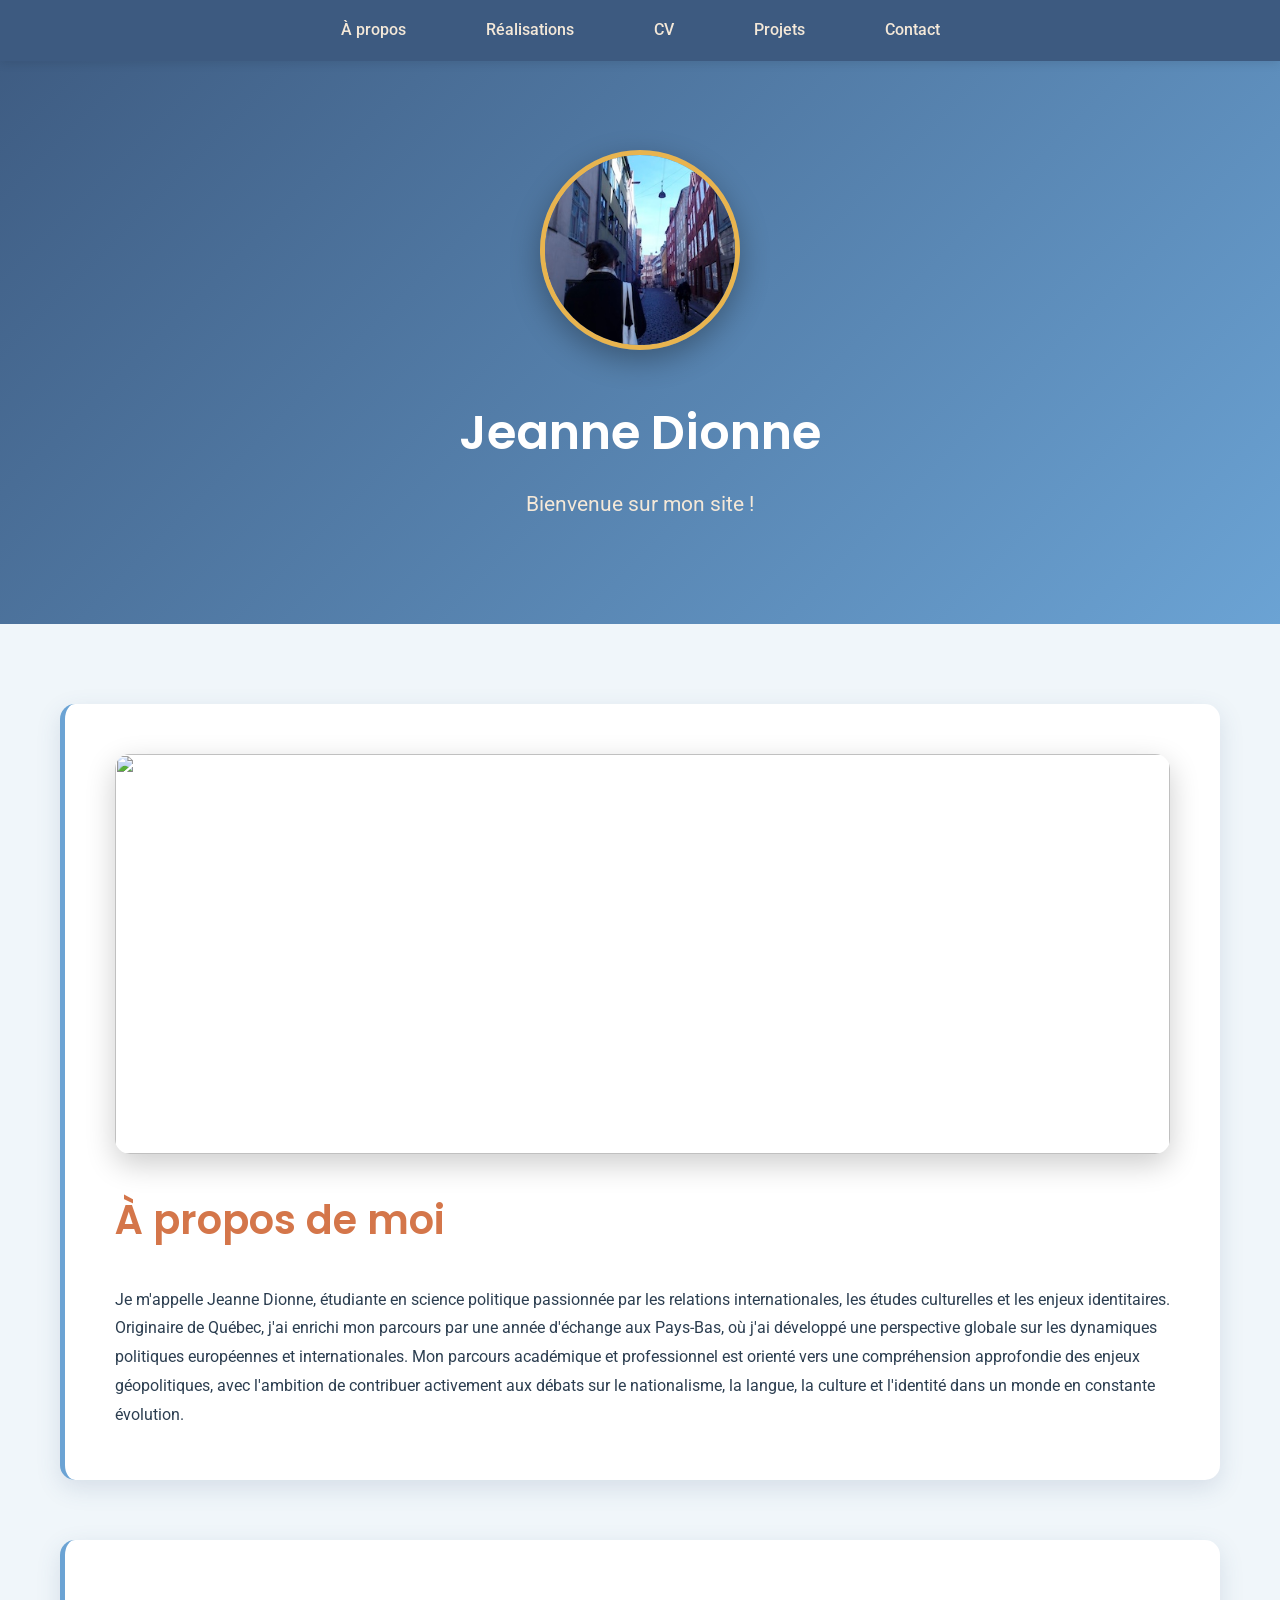
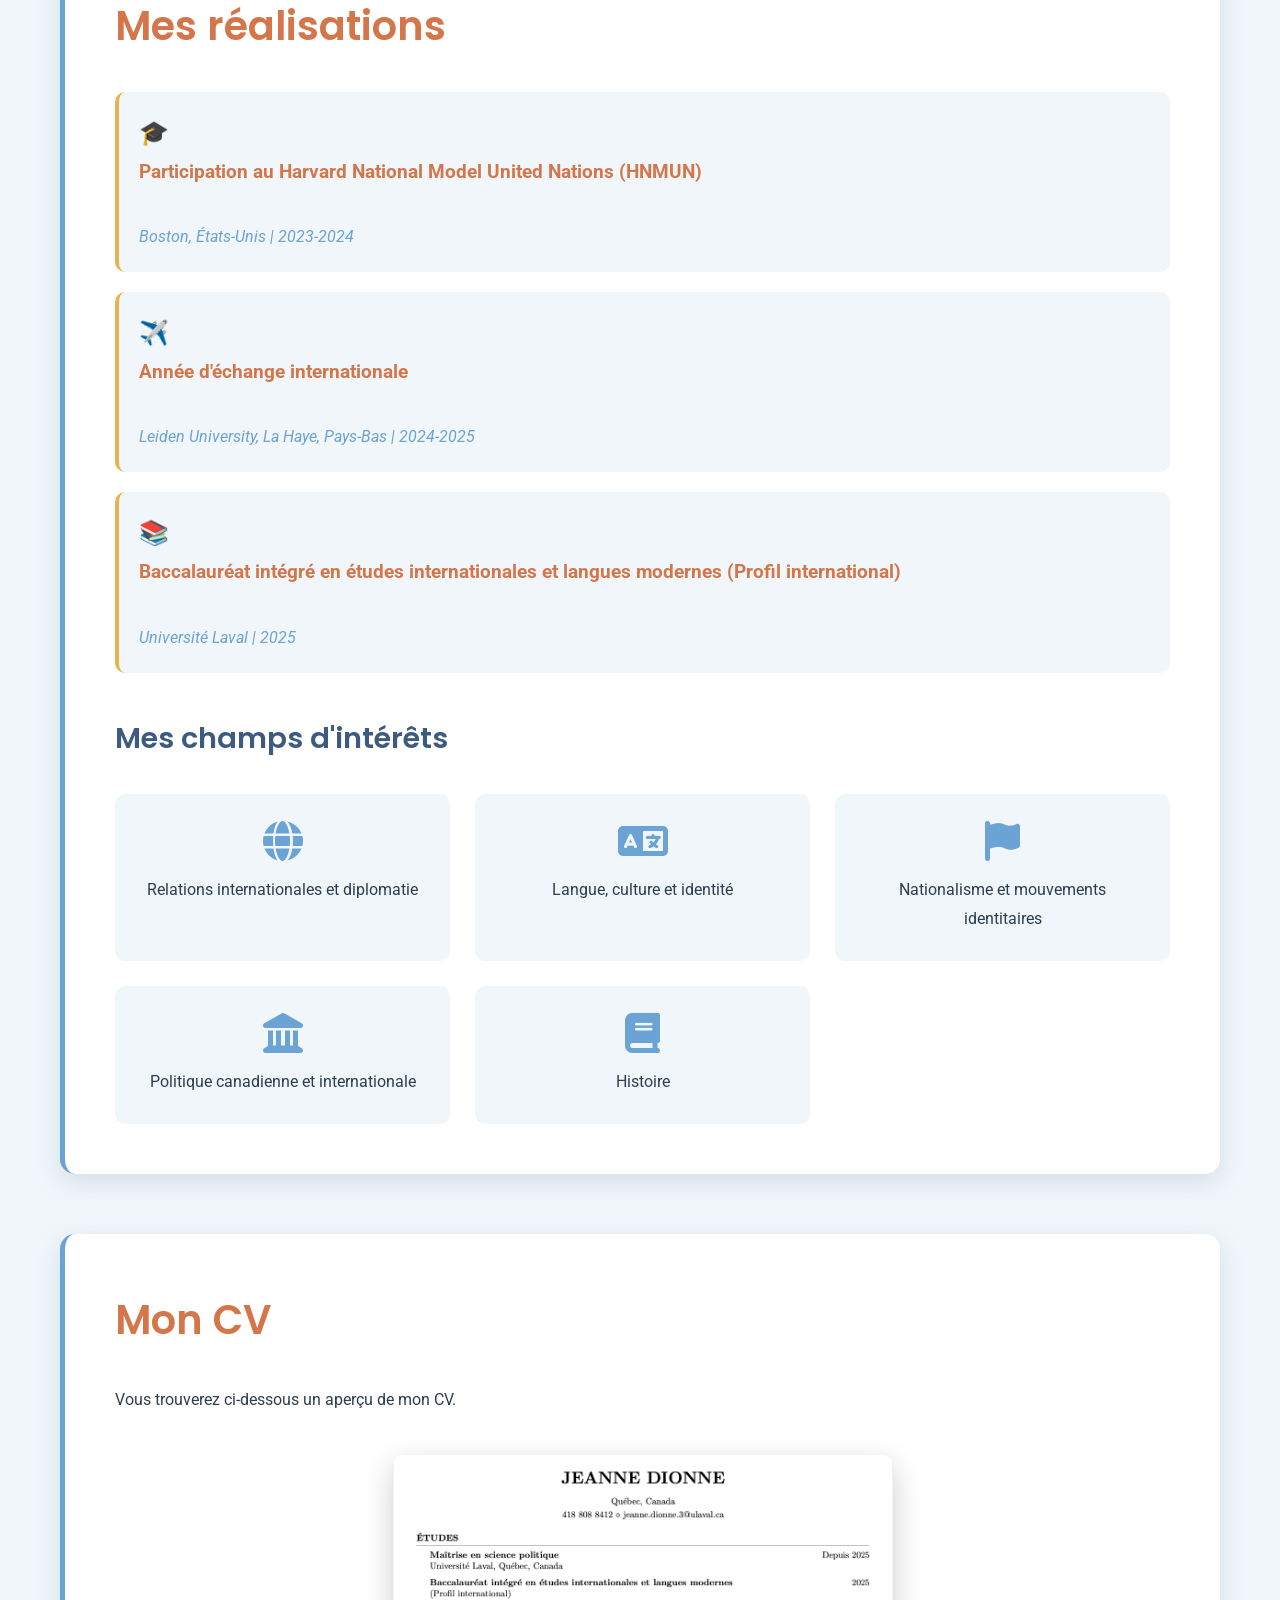
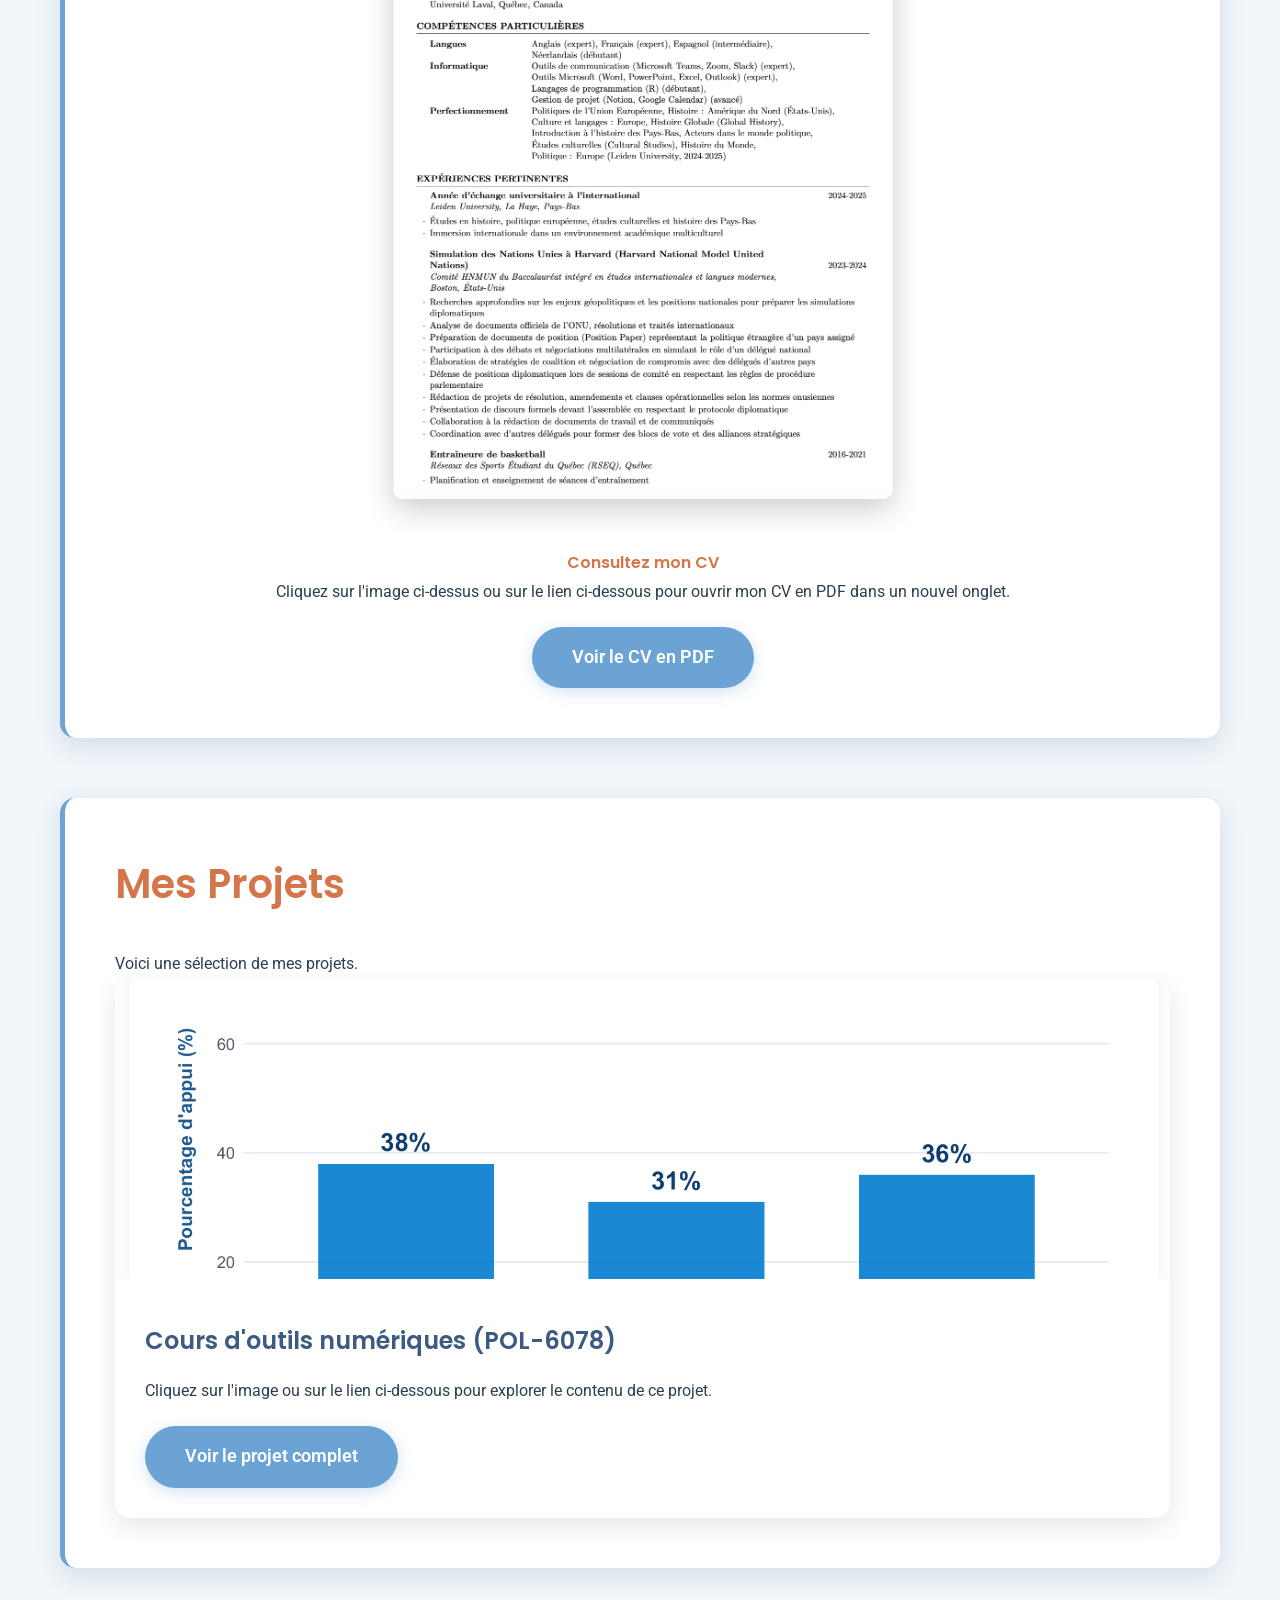
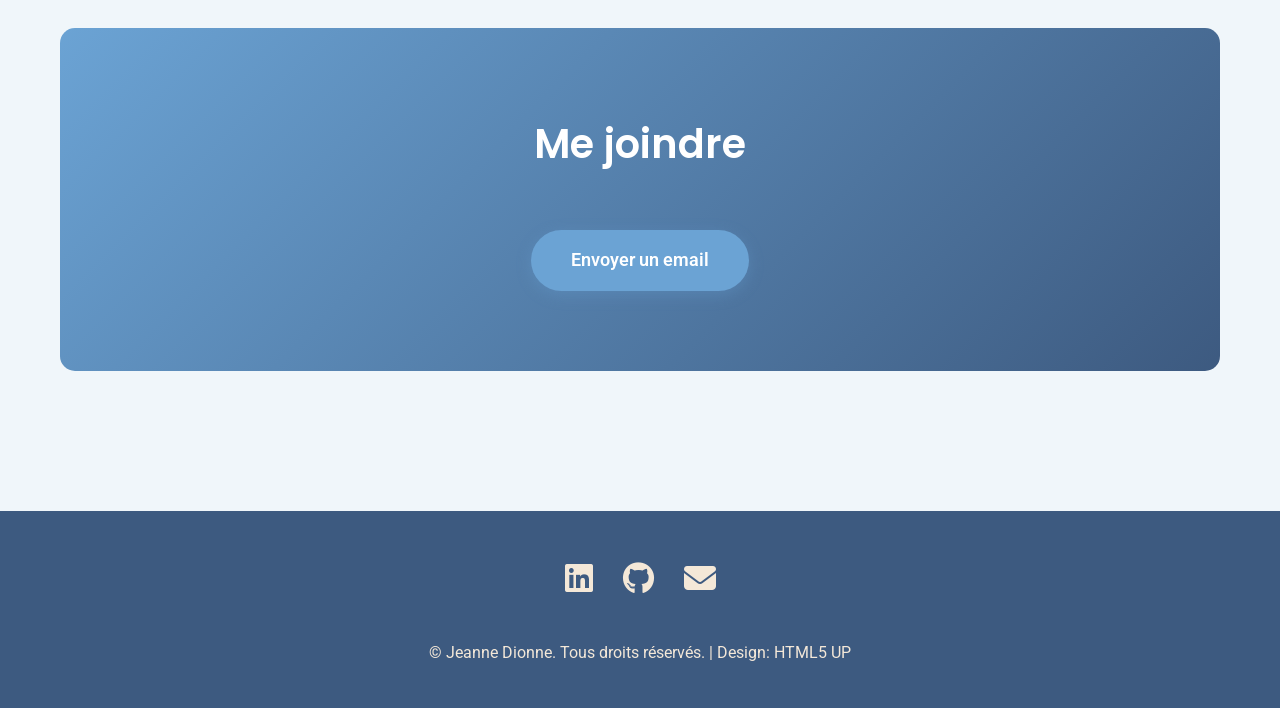
==== commit 037ef4f9: "version 3" ====
--- a/index.html
+++ b/index.html
@@ -1,350 +1,543 @@
 <!DOCTYPE html>
-<html>
-  <head>
+<html lang="fr">
+<head>
+    <meta charset="UTF-8">
+    <meta name="viewport" content="width=device-width, initial-scale=1.0">
     <title>Jeanne Dionne</title>
-    <meta charset="utf-8" />
-    <meta
-      name="viewport"
-      content="width=device-width, initial-scale=1, user-scalable=no"
-    />
-    <link rel="stylesheet" href="assets/css/main.css" />
+    <link rel="stylesheet" href="https://cdnjs.cloudflare.com/ajax/libs/font-awesome/6.4.0/css/all.min.css">
+    <link href="https://fonts.googleapis.com/css2?family=Poppins:wght@400;600;700&family=Roboto:wght@400;600&display=swap" rel="stylesheet">
     
     <style>
-      /* Import des nouvelles polices */
-      @import url('https://fonts.googleapis.com/css2?family=Poppins:wght@400;600;700&family=Roboto:wght@400;600&display=swap');
-
-      /* Nouvelles polices */
-      body, p, li {
-        font-family: 'Roboto', sans-serif !important;
-      }
-
-      h1, h2, h3, h4, h5, h6 {
-        font-family: 'Poppins', sans-serif !important;
-      }
-
-      /* Couleurs inspirées de Copenhague */
-      body, #wrapper, #main, .container {
-        background-color: #F0F6FA !important;
-        color: #2C3E50 !important;
-      }
-
-      #header {
-        background: #3D5A80 !important;
-      }
-
-      h1, h2, h3, h4, h5, h6, 
-      .major h2, .major h3,
-      #logo a {
-        color: #D4764A !important;
-        font-weight: 600 !important;
-      }
-
-      a {
-        color: #6BA3D4 !important;
-      }
-
-      a:hover {
-        color: #D4764A !important;
-      }
-
-      #nav ul li a {
-        color: #F4E8D8 !important;
-      }
-
-      #nav ul li a.active,
-      #nav ul li a:hover {
-        background: #E8B44F !important;
-        color: #2C3E50 !important;
-      }
-
-      .button, button {
-        background-color: #6BA3D4 !important;
-        color: white !important;
-        border-color: #6BA3D4 !important;
-        padding: 12px 30px !important;
-        font-size: 1.1em !important;
-        border-radius: 5px !important;
-        transition: all 0.3s ease !important;
-        box-shadow: 0 2px 5px rgba(0,0,0,0.2) !important;
-      }
-
-      .button:hover, button:hover {
-        background-color: #D4764A !important;
-        border-color: #D4764A !important;
-        transform: translateY(-2px) !important;
-        box-shadow: 0 4px 10px rgba(0,0,0,0.3) !important;
-      }
-
-      .icons li a {
-        color: #F4E8D8 !important;
-      }
-
-      .icons li a:hover {
-        color: #E8B44F !important;
-      }
-
-      #footer {
-        background: #3D5A80 !important;
-        color: #F4E8D8 !important;
-      }
-
-      .container {
-        padding: 40px 30px !important;
-      }
-
-      p {
-        line-height: 1.8 !important;
-        font-size: 1.05em !important;
-      }
-
-      h2, h3 {
-        margin-top: 30px !important;
-        margin-bottom: 20px !important;
-      }
-
-      /* Animation des sections */
-      #one, #two, #three, #four {
-        background: white !important;
-        margin: 20px 0 !important;
-        padding: 40px !important;
-        border-radius: 10px !important;
-        box-shadow: 0 4px 15px rgba(61, 90, 128, 0.1) !important;
-        border-left: 4px solid #6BA3D4 !important;
-        animation: fadeInUp 0.8s ease-out;
-      }
-
-      @keyframes fadeInUp {
-        from {
-          opacity: 0;
-          transform: translateY(30px);
-        }
-        to {
-          opacity: 1;
-          transform: translateY(0);
-        }
-      }
-
-      /* Overlay sur image principale */
-      .image.main {
-        position: relative;
-      }
-
-      .image.main::after {
-        content: '';
-        position: absolute;
-        top: 0;
-        left: 0;
-        right: 0;
-        bottom: 0;
-        background: linear-gradient(to bottom, transparent 0%, rgba(0,0,0,0.1) 100%);
-        pointer-events: none;
-      }
-
-      .realisation-list {
-        list-style: none;
-        padding-left: 0;
-      }
-
-      .realisation-list li {
-        padding: 15px 0;
-        border-bottom: 1px solid #E8B44F;
-      }
-
-      .realisation-list li:last-child {
-        border-bottom: none;
-      }
-
-      .realisation-list strong {
-        color: #D4764A;
-        font-size: 1.1em;
-      }
-
-      .realisation-list em {
-        color: #6BA3D4;
-      }
-
-      /* Style pour les emojis */
-      .emoji-icon {
-        color: #6BA3D4;
-        margin-right: 10px;
-        font-size: 1.2em;
-      }
+        * {
+            margin: 0;
+            padding: 0;
+            box-sizing: border-box;
+        }
+
+        body {
+            font-family: 'Roboto', sans-serif;
+            background-color: #F0F6FA;
+            color: #2C3E50;
+            line-height: 1.8;
+        }
+
+        h1, h2, h3, h4, h5, h6 {
+            font-family: 'Poppins', sans-serif;
+            color: #D4764A;
+            font-weight: 600;
+        }
+
+        /* Navigation */
+        nav {
+            position: fixed;
+            top: 0;
+            width: 100%;
+            background: #3D5A80;
+            padding: 1rem 0;
+            z-index: 1000;
+            box-shadow: 0 2px 10px rgba(0,0,0,0.1);
+        }
+
+        nav ul {
+            display: flex;
+            justify-content: center;
+            list-style: none;
+            flex-wrap: wrap;
+        }
+
+        nav ul li {
+            margin: 0 1.5rem;
+        }
+
+        nav ul li a {
+            color: #F4E8D8;
+            text-decoration: none;
+            font-weight: 500;
+            transition: all 0.3s ease;
+            padding: 0.5rem 1rem;
+            border-radius: 5px;
+        }
+
+        nav ul li a:hover,
+        nav ul li a.active {
+            background: #E8B44F;
+            color: #2C3E50;
+        }
+
+        /* Hero Section */
+        .hero {
+            background: linear-gradient(135deg, #3D5A80 0%, #6BA3D4 100%);
+            padding: 150px 20px 100px;
+            text-align: center;
+            color: white;
+        }
+
+        .hero-image {
+            width: 200px;
+            height: 200px;
+            border-radius: 50%;
+            object-fit: cover;
+            border: 5px solid #E8B44F;
+            margin-bottom: 30px;
+            transition: transform 0.3s ease;
+            box-shadow: 0 10px 30px rgba(0,0,0,0.3);
+        }
+
+        .hero-image:hover {
+            transform: scale(1.05);
+        }
+
+        .hero h1 {
+            color: white;
+            font-size: 3rem;
+            margin-bottom: 10px;
+        }
+
+        .hero p {
+            font-size: 1.3rem;
+            color: #F4E8D8;
+        }
+
+        /* Container */
+        .container {
+            max-width: 1200px;
+            margin: 0 auto;
+            padding: 80px 20px;
+        }
+
+        /* Section */
+        section {
+            margin-bottom: 60px;
+        }
+
+        .section-card {
+            background: white;
+            padding: 50px;
+            border-radius: 15px;
+            box-shadow: 0 8px 25px rgba(61, 90, 128, 0.15);
+            border-left: 5px solid #6BA3D4;
+            animation: fadeInUp 0.8s ease-out;
+        }
+
+        @keyframes fadeInUp {
+            from {
+                opacity: 0;
+                transform: translateY(30px);
+            }
+            to {
+                opacity: 1;
+                transform: translateY(0);
+            }
+        }
+
+        .section-card h2 {
+            font-size: 2.5rem;
+            margin-bottom: 30px;
+            color: #D4764A;
+        }
+
+        .section-card h3 {
+            font-size: 1.8rem;
+            margin: 40px 0 20px;
+            color: #3D5A80;
+        }
+
+        /* About Section Image */
+        .about-image {
+            width: 100%;
+            height: 400px;
+            object-fit: cover;
+            border-radius: 15px;
+            margin-bottom: 30px;
+            box-shadow: 0 10px 30px rgba(0,0,0,0.2);
+        }
+
+        /* Réalisations */
+        .realisation-list {
+            list-style: none;
+        }
+
+        .realisation-list li {
+            padding: 20px;
+            margin: 20px 0;
+            background: #F0F6FA;
+            border-radius: 10px;
+            border-left: 4px solid #E8B44F;
+            transition: all 0.3s ease;
+        }
+
+        .realisation-list li:hover {
+            transform: translateX(10px);
+            box-shadow: 0 5px 15px rgba(0,0,0,0.1);
+        }
+
+        .emoji-icon {
+            color: #6BA3D4;
+            margin-right: 15px;
+            font-size: 1.5rem;
+        }
+
+        .realisation-list strong {
+            color: #D4764A;
+            font-size: 1.2rem;
+            display: block;
+            margin-bottom: 5px;
+        }
+
+        .realisation-list em {
+            color: #6BA3D4;
+        }
+
+        /* Intérêts Grid */
+        .interests-grid {
+            display: grid;
+            grid-template-columns: repeat(auto-fit, minmax(250px, 1fr));
+            gap: 25px;
+            margin-top: 30px;
+        }
+
+        .interest-card {
+            background: #F0F6FA;
+            padding: 25px;
+            border-radius: 10px;
+            text-align: center;
+            transition: all 0.3s ease;
+            border: 2px solid transparent;
+        }
+
+        .interest-card:hover {
+            border-color: #6BA3D4;
+            transform: translateY(-5px);
+            box-shadow: 0 10px 20px rgba(107, 163, 212, 0.2);
+        }
+
+        .interest-card i {
+            font-size: 2.5rem;
+            color: #6BA3D4;
+            margin-bottom: 15px;
+        }
+
+        /* CV Section */
+        .cv-preview {
+            text-align: center;
+            margin: 40px 0;
+        }
+
+        .cv-preview img {
+            max-width: 500px;
+            width: 100%;
+            height: auto;
+            border-radius: 10px;
+            box-shadow: 0 10px 30px rgba(0,0,0,0.2);
+            transition: transform 0.3s ease;
+        }
+
+        .cv-preview img:hover {
+            transform: scale(1.02);
+        }
+
+        /* Projets */
+        .project-card {
+            background: white;
+            border-radius: 15px;
+            overflow: hidden;
+            box-shadow: 0 8px 25px rgba(0,0,0,0.1);
+            transition: all 0.3s ease;
+        }
+
+        .project-card:hover {
+            transform: translateY(-10px);
+            box-shadow: 0 15px 40px rgba(0,0,0,0.2);
+        }
+
+        .project-card img {
+            width: 100%;
+            height: 300px;
+            object-fit: cover;
+        }
+
+        .project-content {
+            padding: 30px;
+        }
+
+        .project-content h4 {
+            color: #3D5A80;
+            font-size: 1.5rem;
+            margin-bottom: 15px;
+        }
+
+        /* Button */
+        .button {
+            display: inline-block;
+            background-color: #6BA3D4;
+            color: white;
+            padding: 15px 40px;
+            text-decoration: none;
+            border-radius: 50px;
+            font-weight: 600;
+            font-size: 1.1rem;
+            transition: all 0.3s ease;
+            box-shadow: 0 4px 15px rgba(107, 163, 212, 0.3);
+            margin-top: 20px;
+        }
+
+        .button:hover {
+            background-color: #D4764A;
+            transform: translateY(-3px);
+            box-shadow: 0 8px 25px rgba(212, 118, 74, 0.4);
+        }
+
+        /* Contact Section */
+        .contact-section {
+            text-align: center;
+            background: linear-gradient(135deg, #6BA3D4 0%, #3D5A80 100%);
+            color: white;
+            padding: 80px 20px;
+            border-radius: 15px;
+        }
+
+        .contact-section h3 {
+            color: white;
+            font-size: 2.5rem;
+            margin-bottom: 30px;
+        }
+
+        /* Footer */
+        footer {
+            background: #3D5A80;
+            color: #F4E8D8;
+            padding: 40px 20px;
+            text-align: center;
+        }
+
+        .social-icons {
+            display: flex;
+            justify-content: center;
+            gap: 30px;
+            margin-bottom: 30px;
+            list-style: none;
+        }
+
+        .social-icons a {
+            color: #F4E8D8;
+            font-size: 2rem;
+            transition: all 0.3s ease;
+        }
+
+        .social-icons a:hover {
+            color: #E8B44F;
+            transform: translateY(-5px);
+        }
+
+        /* Responsive */
+        @media (max-width: 768px) {
+            .hero h1 {
+                font-size: 2rem;
+            }
+
+            .section-card {
+                padding: 30px 20px;
+            }
+
+            nav ul li {
+                margin: 0.5rem;
+            }
+
+            .interests-grid {
+                grid-template-columns: 1fr;
+            }
+        }
     </style>
-  </head>
-  <body class="is-preload">
-    <section id="header">
-      <header>
-        <span <div style="text-align: center; margin: 20px 0;">
-  <img src="images/SAM_4853.jpeg" alt="" style="border-radius: 50%; width: 200px; height: 200px; object-fit: cover; transition: transform 0.3s ease; margin: 0 auto; display: block; box-shadow: none !important; border: none !important;" onmouseover="this.style.transform='scale(1.05)';" onmouseout="this.style.transform='scale(1)';" />
-</div></span>
-        <h1 id="logo"><a href="#">Jeanne Dionne</a></h1>
+</head>
+<body>
+    <!-- Navigation -->
+    <nav>
+        <ul>
+            <li><a href="#about" class="active">À propos</a></li>
+            <li><a href="#realisations">Réalisations</a></li>
+            <li><a href="#cv">CV</a></li>
+            <li><a href="#projets">Projets</a></li>
+            <li><a href="#contact">Contact</a></li>
+        </ul>
+    </nav>
+
+    <!-- Hero Section -->
+    <div class="hero">
+        <img src="images/SAM_4853.jpeg" alt="Jeanne Dionne" class="hero-image">
+        <h1>Jeanne Dionne</h1>
         <p>Bienvenue sur mon site !</p>
-      </header>
-      <nav id="nav">
-        <ul>
-          <li><a href="#one" class="active">À propos</a></li>
-          <li><a href="#two">Mes réalisations</a></li>
-          <li><a href="#three">Mon CV</a></li>
-          <li><a href="#projets">Mes Projets</a></li>
-          <li><a href="#four">Contact</a></li>
+    </div>
+
+    <!-- About Section -->
+    <div class="container">
+        <section id="about">
+            <div class="section-card">
+                <img src="images/IMG_3316.jpeg" alt="" class="about-image">
+                <h2>À propos de moi</h2>
+                <p>
+                    Je m'appelle Jeanne Dionne, étudiante en science politique passionnée par les relations internationales, les études culturelles et les enjeux identitaires. Originaire de Québec, j'ai enrichi mon parcours par une année d'échange aux Pays-Bas, où j'ai développé une perspective globale sur les dynamiques politiques européennes et internationales. Mon parcours académique et professionnel est orienté vers une compréhension approfondie des enjeux géopolitiques, avec l'ambition de contribuer activement aux débats sur le nationalisme, la langue, la culture et l'identité dans un monde en constante évolution.
+                </p>
+            </div>
+        </section>
+
+        <!-- Réalisations Section -->
+        <section id="realisations">
+            <div class="section-card">
+                <h2>Mes réalisations</h2>
+                <ul class="realisation-list">
+                    <li>
+                        <span class="emoji-icon">🎓</span>
+                        <strong>Participation au Harvard National Model United Nations (HNMUN)</strong><br>
+                        <em>Boston, États-Unis | 2023-2024</em>
+                    </li>
+                    <li>
+                        <span class="emoji-icon">✈️</span>
+                        <strong>Année d'échange internationale</strong><br>
+                        <em>Leiden University, La Haye, Pays-Bas | 2024-2025</em>
+                    </li>
+                    <li>
+                        <span class="emoji-icon">📚</span>
+                        <strong>Baccalauréat intégré en études internationales et langues modernes (Profil international)</strong><br>
+                        <em>Université Laval | 2025</em>
+                    </li>
+                </ul>
+
+                <h3>Mes champs d'intérêts</h3>
+                <div class="interests-grid">
+                    <div class="interest-card">
+                        <i class="fas fa-globe"></i>
+                        <p>Relations internationales et diplomatie</p>
+                    </div>
+                    <div class="interest-card">
+                        <i class="fas fa-language"></i>
+                        <p>Langue, culture et identité</p>
+                    </div>
+                    <div class="interest-card">
+                        <i class="fas fa-flag"></i>
+                        <p>Nationalisme et mouvements identitaires</p>
+                    </div>
+                    <div class="interest-card">
+                        <i class="fas fa-landmark"></i>
+                        <p>Politique canadienne et internationale</p>
+                    </div>
+                    <div class="interest-card">
+                        <i class="fas fa-book"></i>
+                        <p>Histoire</p>
+                    </div>
+                </div>
+            </div>
+        </section>
+
+        <!-- CV Section -->
+        <section id="cv">
+            <div class="section-card">
+                <h2>Mon CV</h2>
+                <p>Vous trouverez ci-dessous un aperçu de mon CV.</p>
+                
+                <div class="cv-preview">
+                    <a href="cv/jeannedionnecv.pdf" target="_blank">
+                        <img src="cv/cv.png" alt="Aperçu du CV">
+                    </a>
+                </div>
+
+                <div style="text-align: center;">
+                    <h4>Consultez mon CV</h4>
+                    <p>Cliquez sur l'image ci-dessus ou sur le lien ci-dessous pour ouvrir mon CV en PDF dans un nouvel onglet.</p>
+                    <a href="cv/jeannedionnecv.pdf" target="_blank" class="button">
+                        Voir le CV en PDF
+                    </a>
+                </div>
+            </div>
+        </section>
+
+        <!-- Projets Section -->
+        <section id="projets">
+            <div class="section-card">
+                <h2>Mes Projets</h2>
+                <p>Voici une sélection de mes projets.</p>
+                
+                <div class="project-card">
+                    <a href="projet_session/projet.html" target="_blank">
+                        <img src="projet_session/projet.png" alt="Aperçu du projet de session">
+                    </a>
+                    <div class="project-content">
+                        <h4>Cours d'outils numériques (POL-6078)</h4>
+                        <p>Cliquez sur l'image ou sur le lien ci-dessous pour explorer le contenu de ce projet.</p>
+                        <a href="projet_session/projet.html" target="_blank" class="button">
+                            Voir le projet complet
+                        </a>
+                    </div>
+                </div>
+            </div>
+        </section>
+
+        <!-- Contact Section -->
+        <section id="contact">
+            <div class="contact-section">
+                <h3>Me joindre</h3>
+                <a href="mailto:jeanne.dionne14@gmail.com" class="button">
+                    Envoyer un email
+                </a>
+            </div>
+        </section>
+    </div>
+
+    <!-- Footer -->
+    <footer>
+        <ul class="social-icons">
+            <li>
+                <a href="https://www.linkedin.com/in/jeanne-dionne-2854b6352/" target="_blank">
+                    <i class="fab fa-linkedin"></i>
+                </a>
+            </li>
+            <li>
+                <a href="https://github.com/jeadi14" target="_blank">
+                    <i class="fab fa-github"></i>
+                </a>
+            </li>
+            <li>
+                <a href="mailto:jeanne.dionne14@gmail.com">
+                    <i class="fas fa-envelope"></i>
+                </a>
+            </li>
         </ul>
-      </nav>
-      <footer>
-        <ul class="icons">
-          <li>
-            <a href="https://www.linkedin.com/in/jeanne-dionne-2854b6352/" class="icon brands fa-linkedin">
-              <span class="label">LinkedIn</span>
-            </a>
-          </li>
-          <li>
-            <a href="https://github.com/jeadi14" class="icon brands fa-github">
-              <span class="label">Github</span>
-            </a>
-          </li>
-          <li>
-            <a href="mailto:jeanne.dionne14@gmail.com" class="icon solid fa-envelope">
-              <span class="label">Email</span>
-            </a>
-          </li>
-        </ul>
-      </footer>
-    </section>
-
-    <div id="wrapper">
-      <div id="main">
-        <section id="one">
-          <div class="image main" data-position="bottom center">
-            <img src="images/IMG_3316.jpeg" alt="" />
-          </div>
-          <div class="container">
-            <header class="major">
-              <h2>Jeanne Dionne</h2>
-              <p>À propos de moi</p>
-            </header>
-            <p>
-              Je m'appelle Jeanne Dionne, étudiante en science politique passionnée par les relations internationales, les études culturelles et les enjeux identitaires. Originaire de Québec, j'ai enrichi mon parcours par une année d'échange aux Pays-Bas, où j'ai développé une perspective globale sur les dynamiques politiques européennes et internationales. Mon parcours académique et professionnel est orienté vers une compréhension approfondie des enjeux géopolitiques, avec l'ambition de contribuer activement aux débats sur le nationalisme, la langue, la culture et l'identité dans un monde en constante évolution.
-            </p>
-          </div>
-        </section>
-
-        <section id="two">
-          <div class="container">
-            <h3>Mes réalisations</h3>
-            <ul class="realisation-list">
-              <li>
-                <span class="emoji-icon">🎓</span>
-                <strong>Participation au Harvard National Model United Nations (HNMUN)</strong><br>
-                <em>Boston, États-Unis | 2023-2024</em>
-              </li>
-              <li>
-                <span class="emoji-icon">✈️</span>
-                <strong>Année d'échange internationale</strong><br>
-                <em>Leiden University, La Haye, Pays-Bas | 2024-2025</em>
-              </li>
-              <li>
-                <span class="emoji-icon">📚</span>
-                <strong>Baccalauréat intégré en études internationales et langues modernes (Profil international)</strong><br>
-                <em>Université Laval | 2025</em>
-              </li>
-            </ul>
+        <p>&copy; Jeanne Dionne. Tous droits réservés. | Design: HTML5 UP</p>
+    </footer>
+
+    <script>
+        // Smooth scrolling pour les liens de navigation
+        document.querySelectorAll('a[href^="#"]').forEach(anchor => {
+            anchor.addEventListener('click', function (e) {
+                e.preventDefault();
+                const target = document.querySelector(this.getAttribute('href'));
+                if (target) {
+                    target.scrollIntoView({
+                        behavior: 'smooth',
+                        block: 'start'
+                    });
+                }
+            });
+        });
+
+        // Active nav link on scroll
+        window.addEventListener('scroll', () => {
+            let current = '';
+            const sections = document.querySelectorAll('section');
             
-            <h3 style="margin-top: 40px;">Mes champs d'intérêts</h3>
-            <ul class="feature-icons">
-              <li class="icon solid fa-globe">Relations internationales et diplomatie</li>
-              <li class="icon solid fa-language">Langue, culture et identité</li>
-              <li class="icon solid fa-flag">Nationalisme et mouvements identitaires</li>
-              <li class="icon solid fa-landmark">Politique canadienne et internationale</li>
-              <li class="icon solid fa-book">Histoire</li>
-            </ul>
-          </div>
-        </section>
-
-      <!-- Three -->
-<section id="three">
-  <div class="cv">
-    <h3>Mon CV</h3>
-    <p>
-      Vous trouverez ci-dessous un aperçu de mon CV.
-    </p>
-    <div class="cv">
-      <article>
-        <!-- Aperçu du CV en image -->
-        <a href="cv/jeannedionnecv.pdf" class="cv" target="_blank">
-          <img src="cv/cv.png" alt="Aperçu du CV" />
-        </a>
-        <div class="cv">
-          <h4>Consultez mon CV</h4>
-          <p>
-            Cliquez sur l'image ci-dessus ou sur le lien ci-dessous pour ouvrir mon CV en PDF dans un nouvel onglet.
-          </p>
-          <!-- Lien direct vers le CV en PDF -->
-          <p>
-            <a href="cv/jeannedionnecv.pdf" target="_blank" class="button primary">
-              Voir le CV en PDF
-            </a>
-          </p>
-        </div>
-      </article>
-    </div>
-  </div>
-</section>
-<!-- Mes projets -->
-<section id="projets">
-  <div class="container">
-    <h3>Mes Projets</h3>
-    <p>
-      Voici une sélection de mes projets. 
-    </p>
-    <div class="features">
-      <article>
-        <!-- Aperçu du projet en image -->
-        <a href="projet_session/projet.html" class="image" target="_blank">
-          <img src="projet_session/projet.png" alt="Aperçu du projet de session" />
-        </a>
-        <div class="inner">
-          <h4>Cours d'outils numériques (POL-6078)</h4>
-          <p>
-            Cliquez sur l'image ou sur le lien ci-dessous pour explorer le contenu de ce projet.
-          </p>
-          <!-- Lien direct vers le projet -->
-          <p>
-            <a href="projet_session/projet.html" target="_blank" class="button primary">
-              Voir le projet complet
-            </a>
-          </p>
-        </div>
-      </article>
-    </div>
-  </div>
-</section>
-        <section id="four">
-          <div class="container">
-            <h3>Me joindre</h3>
-            <p style="text-align: center;">
-              <a href="mailto:jeanne.dionne14@gmail.com" class="button primary">
-                Envoyer un email
-              </a>
-            </p>
-          </div>
-        </section>
-      </div>
-
-      <section id="footer">
-        <div class="container">
-          <ul class="copyright">
-            <li>&copy; Jeanne Dionne. Tous droits réservés.</li>
-            <li>Design: <a href="http://html5up.net">HTML5 UP</a></li>
-          </ul>
-        </div>
-      </section>
-    </div>
-
-    <script src="assets/js/jquery.min.js"></script>
-    <script src="assets/js/jquery.scrollex.min.js"></script>
-    <script src="assets/js/jquery.scrolly.min.js"></script>
-    <script src="assets/js/browser.min.js"></script>
-    <script src="assets/js/breakpoints.min.js"></script>
-    <script src="assets/js/util.js"></script>
-    <script src="assets/js/main.js"></script>
-  </body>
+            sections.forEach(section => {
+                const sectionTop = section.offsetTop;
+                if (pageYOffset >= sectionTop - 200) {
+                    current = section.getAttribute('id');
+                }
+            });
+
+            document.querySelectorAll('nav a').forEach(link => {
+                link.classList.remove('active');
+                if (link.getAttribute('href').slice(1) === current) {
+                    link.classList.add('active');
+                }
+            });
+        });
+    </script>
+</body>
 </html>
